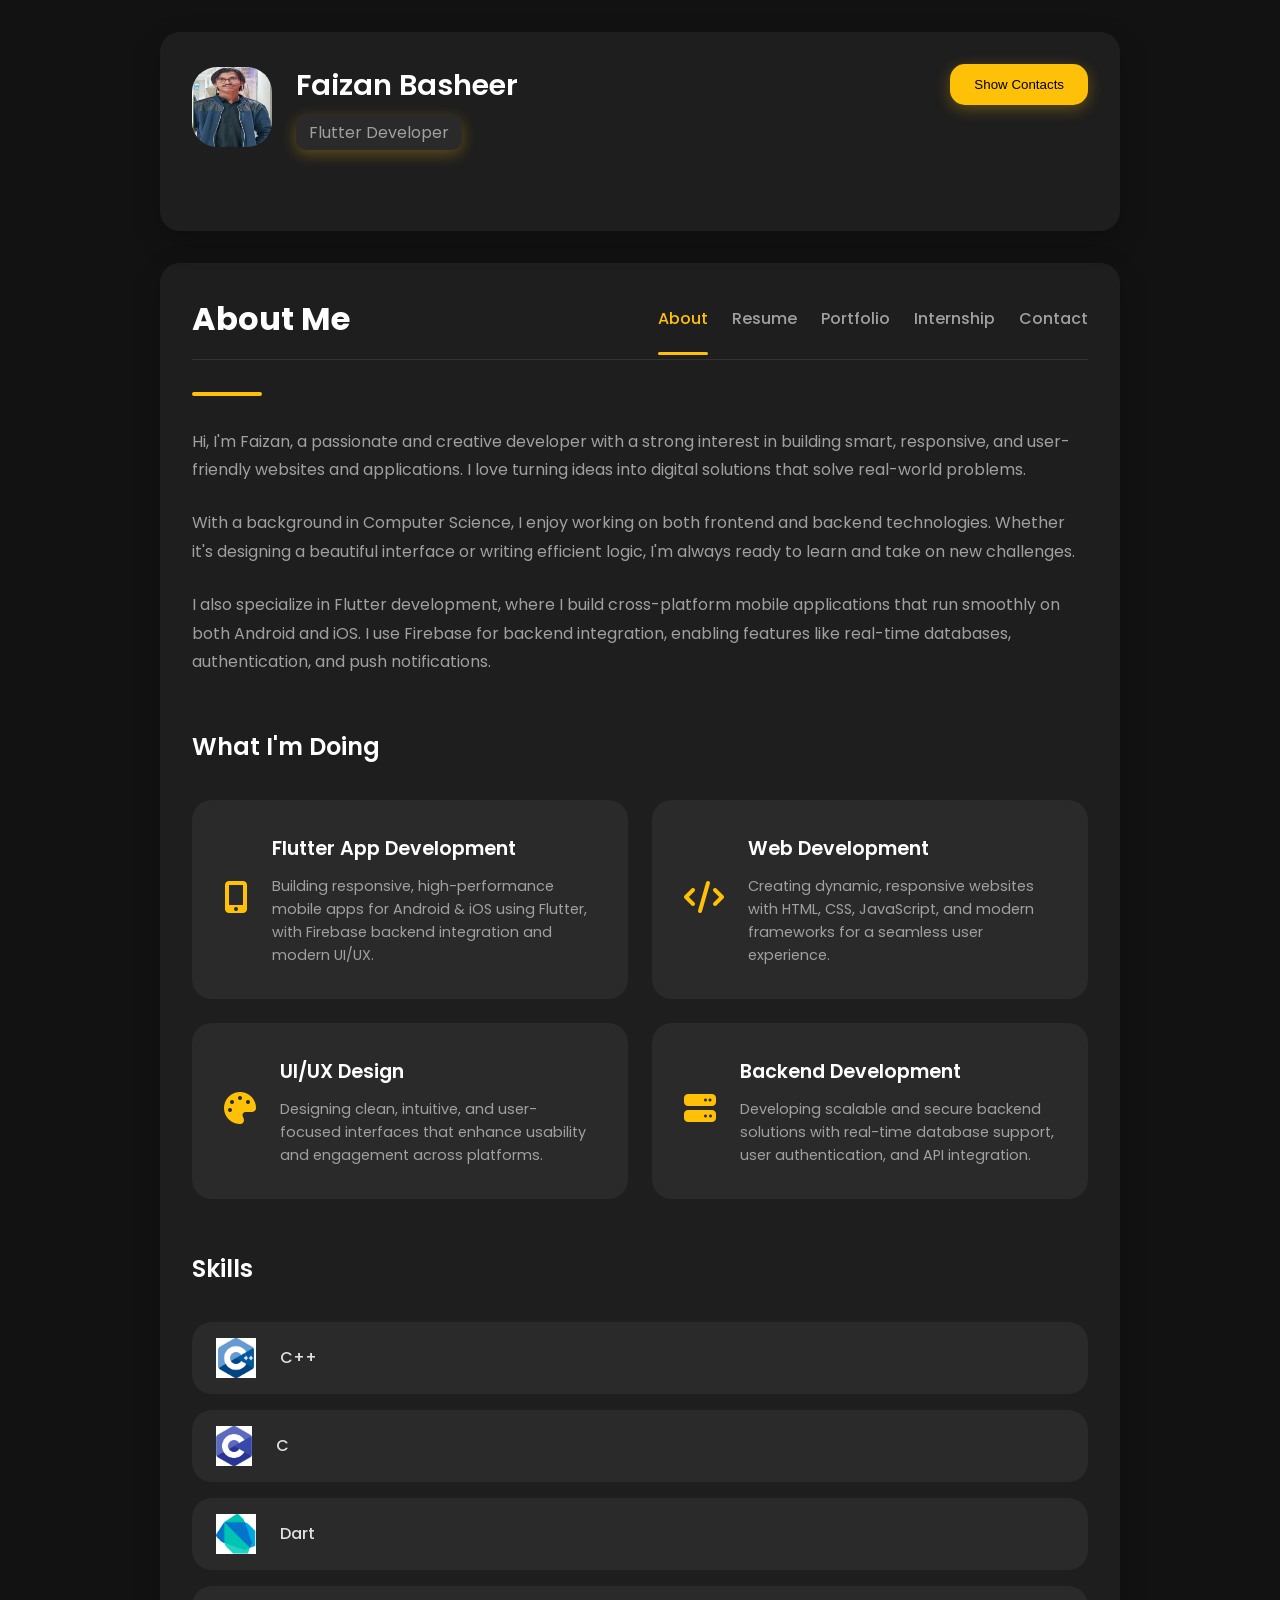
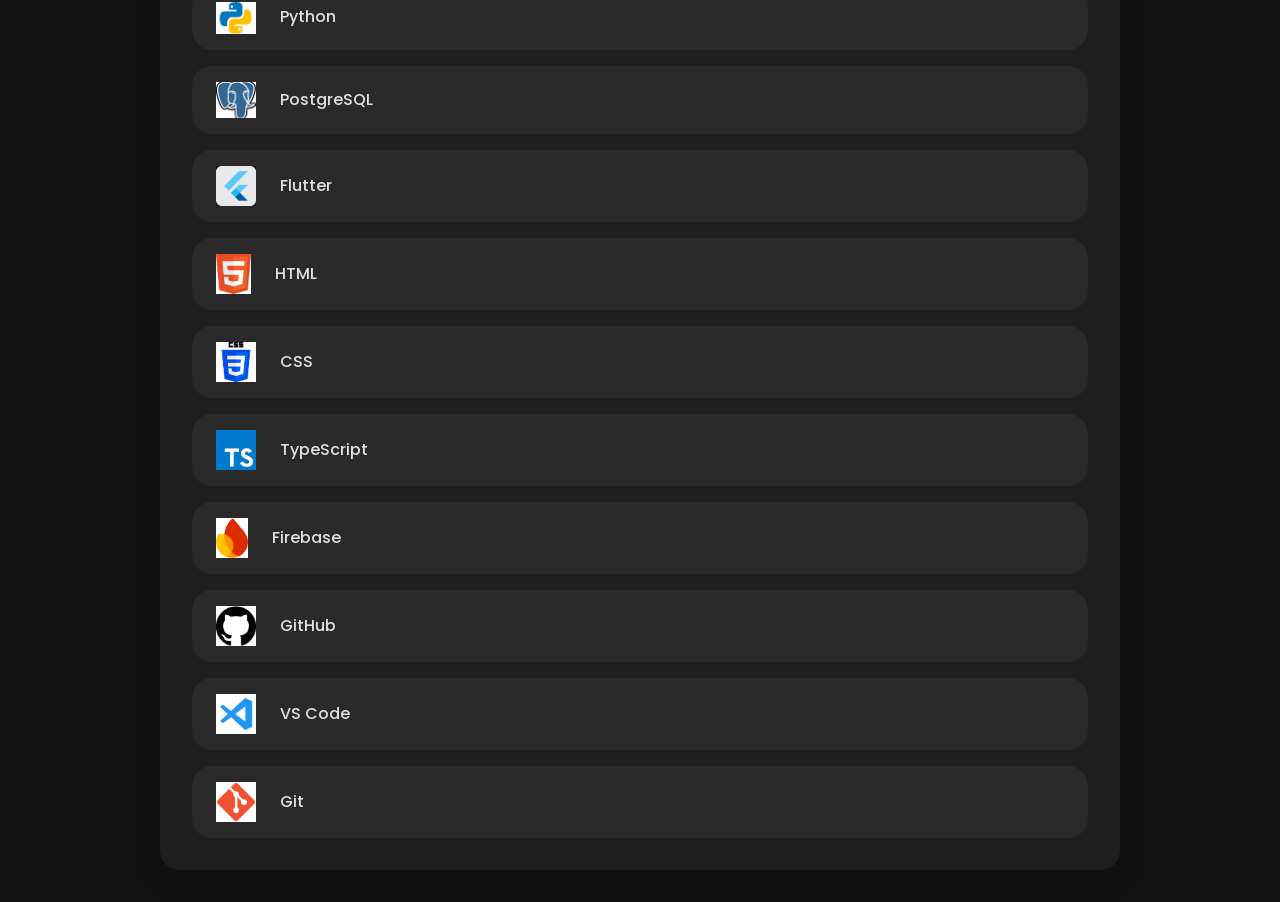
==== index.html @ 7ae6c782 "init" ====
<!DOCTYPE html>
<html lang="en">
<head>
  <meta charset="UTF-8" />
  <meta name="viewport" content="width=device-width, initial-scale=1.0"/>
  <title>Faizan Basheer - Flutter Developer</title>
  <link rel="stylesheet" href="https://cdnjs.cloudflare.com/ajax/libs/font-awesome/6.5.1/css/all.min.css" crossorigin="anonymous" />
  <link rel="stylesheet" href="style.css"/>
  <meta name="viewport" content="width=device-width, initial-scale=1.0">

</head>
<body>
  <div class="container">
    <header class="profile-card">
      <div class="profile-card-top">
        <div class="profile-header">
          <img src="assets/Faizan.png" alt="Faizan Basheer" class="profile-pic" />
          <div class="profile-info">
            <h1>Faizan Basheer</h1>
            <p>Flutter Developer</p>
          </div>
        </div>
        <button class="contact-btn">Show Contacts</button>
      </div>

      <div class="contact-details-container">
        <div class="contact-grid">
          <div class="contact-item">
            <div class="contact-icon-wrapper"><i class="fas fa-envelope"></i></div>
            <div class="contact-text">
              <span>EMAIL</span>
              <a href="mailto:faizanbasheer38@gmail.com">faizanbasheer38@gmail.com</a>
            </div>
          </div>
          <div class="contact-item">
            <div class="contact-icon-wrapper"><i class="fas fa-phone"></i></div>
            <div class="contact-text">
              <span>PHONE</span>
              <p>+923329874805</p>
            </div>
          </div>
          <div class="contact-item">
            <div class="contact-icon-wrapper"><i class="fas fa-map-marker-alt"></i></div>
            <div class="contact-text">
              <span>LOCATION</span>
              <p>Karachi, Pakistan</p>
            </div>
          </div>
        </div>
        <div class="social-links">
          <a href="https://www.linkedin.com/in/faizan-basheer"><i class="fab fa-linkedin-in"></i></a>
          <a href="https://github.com/fayzan101"><i class="fab fa-github"></i></a>
          <a href="#"><i class="fab fa-google"></i></a>
          <a href="#"><i class="fab fa-twitter"></i></a>
        </div>
      </div>
    </header>

    <main class="content-card">
      <div class="card-header">
        <h2 class="active-section-title">About Me</h2>
        <nav class="main-nav">
          <ul>
            <li><a href="#about" class="active" data-title="About Me">About</a></li>
            <li><a href="#resume" data-title="Resume">Resume</a></li>
            <li><a href="#portfolio" data-title="Portfolio">Portfolio</a></li>
            <li><a href="#internship" data-title="Internship">Internship</a></li> 
            <li><a href="#contact" data-title="Contact">Contact</a></li>
          </ul>
        </nav>
      </div>

      <!-- ABOUT SECTION -->
      <section id="about" class="content-section">
        <div class="underline"></div>
        <p>
          Hi, I'm Faizan, a passionate and creative developer with a strong interest in building smart, responsive, and user-friendly websites and applications. I love turning ideas into digital solutions that solve real-world problems.
        </p>
        <p>
          With a background in Computer Science, I enjoy working on both frontend and backend technologies. Whether it's designing a beautiful interface or writing efficient logic, I'm always ready to learn and take on new challenges.
        </p>
        <p>
          I also specialize in Flutter development, where I build cross-platform mobile applications that run smoothly on both Android and iOS. I use Firebase for backend integration, enabling features like real-time databases, authentication, and push notifications.
        </p>

        <div class="what-im-doing">
            <h3 class="section-title">What I'm Doing</h3>
            <div class="services-grid">
              
              <!-- Mobile Apps -->
              <div class="service-card">
                <div class="service-icon-container">
                  <i class="fas fa-mobile-alt service-icon"></i>
                </div>
                <div class="service-info">
                  <h4>Flutter App Development</h4>
                  <p>Building responsive, high-performance mobile apps for Android & iOS using Flutter, with Firebase backend integration and modern UI/UX.</p>
                </div>
              </div>
          
              <!-- Web Development -->
              <div class="service-card">
                <div class="service-icon-container">
                  <i class="fas fa-code service-icon"></i>
                </div>
                <div class="service-info">
                  <h4>Web Development</h4>
                  <p>Creating dynamic, responsive websites with HTML, CSS, JavaScript, and modern frameworks for a seamless user experience.</p>
                </div>
              </div>
          
              <!-- UI/UX Design -->
              <div class="service-card">
                <div class="service-icon-container">
                  <i class="fas fa-palette service-icon"></i>
                </div>
                <div class="service-info">
                  <h4>UI/UX Design</h4>
                  <p>Designing clean, intuitive, and user-focused interfaces that enhance usability and engagement across platforms.</p>
                </div>
              </div>
          
              <!-- Backend Development -->
              <div class="service-card">
                <div class="service-icon-container">
                  <i class="fas fa-server service-icon"></i>
                </div>
                <div class="service-info">
                  <h4>Backend Development</h4>
                  <p>Developing scalable and secure backend solutions with real-time database support, user authentication, and API integration.</p>
                </div>
              </div>
          
            </div>
          </div>
          
        <div class="skills-section">
          <h3 class="section-title">Skills</h3>
          <div class="skills-list">
            <div class="skill-card"><img src="assets/c++.png" alt="C++"><p>C++</p></div>
            <div class="skill-card"><img src="assets/c.png" alt="C"><p>C</p></div>
            <div class="skill-card"><img src="assets/dart.png" alt="Dart"><p>Dart</p></div>
            <div class="skill-card"><img src="assets/Python.png" alt="Python"><p>Python</p></div>
            <div class="skill-card"><img src="assets/postgres.png" alt="PostgreSQL"><p>PostgreSQL</p></div>
            <div class="skill-card"><img src="assets/flutter.png" alt="Flutter"><p>Flutter</p></div>
            <div class="skill-card"><img src="assets/hmtl.png" alt="HTML"><p>HTML</p></div>
            <div class="skill-card"><img src="assets/css.png" alt="CSS"><p>CSS</p></div>
            <div class="skill-card"><img src="assets/typescript.png" alt="TypeScript"><p>TypeScript</p></div>
            <div class="skill-card"><img src="assets/firebase.png" alt="Firebase"><p>Firebase</p></div>
            <div class="skill-card"><img src="assets/github.png" alt="GitHub"><p>GitHub</p></div>
            <div class="skill-card"><img src="assets/vscode.png" alt="VS Code"><p>VS Code</p></div>
            <div class="skill-card"><img src="assets/git.png" alt="Git"><p>Git</p></div>

          </div>
        </div>
      </section>

      <!-- RESUME SECTION -->
      <section id="resume" class="content-section hidden">
        <div class="underline"></div>
      
        <!-- Education -->
        <div class="resume-section">
          <div class="resume-title">
            <div class="resume-icon-wrapper"><i class="fas fa-graduation-cap"></i></div>
            <h3>Education</h3>
          </div>
          <div class="timeline resume-grid">
            <div class="resume-card">
              <i class="fas fa-university card-icon"></i>
              <div class="card-content">
                <h4>FAST National University, Karachi</h4>
                <p class="degree">BS in Computer Science</p>
                <span class="date">2024 — Present</span>
              </div>
            </div>
            <div class="resume-card">
              <i class="fas fa-school card-icon"></i>
              <div class="card-content">
                <h4>Army Public Degree College, Karachi</h4>
                <p class="degree">Intermediate in Computer Science (ICS)</p>
                <span class="date">2022 — 2024</span>
              </div>
            </div>
            <div class="resume-card">
              <i class="fas fa-chalkboard-teacher card-icon"></i>
              <div class="card-content">
                <h4>Army Public School, Karachi</h4>
                <p class="degree">Matriculation in Computer Science</p>
                <span class="date">2021 — 2022</span>
              </div>
            </div>
          </div>
        </div>
      
        <!-- Work Experience -->
        <div class="resume-section">
          <div class="resume-title">
            <div class="resume-icon-wrapper"><i class="fas fa-briefcase"></i></div>
            <h3>Work Experience</h3>
          </div>
          <div class="timeline resume-grid">
            <div class="resume-card wide">
              <i class="fas fa-laptop-code card-icon"></i>
              <div class="card-content">
                <h4>Freelance Web Developer</h4>
                <p class="degree">Self-employed | Remote</p>
                <span class="date">Jan 2022 – Present</span>
                <ul class="timeline-details">
                  <li>Built responsive websites and web apps for educational institutes.</li>
                  <li>Used HTML, CSS, JavaScript, TypeScript & Node.js.</li>
                  <li>Gathered client requirements & delivered on time.</li>
                  <li>Ensured mobile responsiveness & good UX.</li>
                </ul>
              </div>
            </div>
          </div>
        </div>
      
        <!-- Leadership & Volunteering -->
        <div class="resume-section">
          <div class="resume-title">
            <div class="resume-icon-wrapper"><i class="fas fa-users"></i></div>
            <h3>Leadership & Volunteering</h3>
          </div>
          <div class="timeline resume-grid">
            <div class="resume-card wide">
              <i class="fas fa-user-tie card-icon"></i>
              <div class="card-content">
                <h4>Deputy Head – Math Olympiad</h4>
                <p class="degree">FAST NUCES Karachi</p>
                <span class="date">April 2025</span>
                <ul class="timeline-details">
                  <li>Created & evaluated math problems for competition.</li>
                  <li>Supervised event with 70+ participants.</li>
                  <li>Managed scheduling & volunteer coordination.</li>
                </ul>
              </div>
            </div>
          </div>
        </div>
      
        <!-- Download Resume Button -->
        <div class="download-resume-btn">
          <a href="assets/Resume.pdf" download>
            <i class="fas fa-download"></i> Download Resume
          </a>
        </div>
      </section>
      
      <!-- OTHER SECTIONS -->
      <!-- PORTFOLIO SECTION -->
<section id="portfolio" class="content-section hidden">
    <div class="underline"></div>
    <h3 class="section-title">My Projects</h3>
    <div class="portfolio-grid">
      <!-- Project 1 -->
      <a href="https://github.com/fayzan101/airline-reservation-system" target="_blank" class="project-card">
        <div class="project-icon"><i class="fas fa-plane"></i></div>
        <div class="project-info">
          <h4>Airline Reservation System</h4>
          <p>Console-based system in C with separate modules for users and admins. Supports flight booking, viewing, modification, and admin-controlled management features.</p>
        </div>
      </a>
  
      <!-- Project 2 -->
      <a href="https://github.com/fayzan101/airline-reservation-ui" target="_blank" class="project-card">
        <div class="project-icon"><i class="fas fa-desktop"></i></div>
        <div class="project-info">
          <h4>Airline Reservation UI</h4>
          <p>Modern, responsive airline booking interface built with HTML, CSS, and JavaScript. Designed for smooth UX with interactive form elements.</p>
        </div>
      </a>
  
      <!-- Project 3 -->
      <a href="https://github.com/fayzan101/quiz-application" target="_blank" class="project-card">
        <div class="project-icon"><i class="fas fa-question-circle"></i></div>
        <div class="project-info">
          <h4>Quiz Application</h4>
          <p>Interactive quiz platform built with TypeScript, React, and Tailwind CSS. Includes timer, score tracking, and responsive design.</p>
        </div>
      </a>
  
      <!-- Project 4 -->
      <a href="https://github.com/fayzan101/chess-game" target="_blank" class="project-card">
        <div class="project-icon"><i class="fas fa-chess-board"></i></div>
        <div class="project-info">
          <h4>Chess Game</h4>
          <p>2-player chess game built using C++ and Raylib. Features a clean graphical interface, interactive piece movement, and real-time multiplayer gameplay on the same device.</p>
        </div>
      </a>
    </div>
  </section>
  

  <section id="internship" class="content-section hidden">
    <div class="underline"></div>
    <h3 class="section-title">Internship</h3>
    <div class="timeline resume-grid">
      <div class="resume-card wide">
        <i class="fas fa-briefcase card-icon"></i>
        <div class="card-content">
          <h4>AI Enhanced Web Developer Intern</h4>
          <p class="degree">Nexium | Remote</p>
          <span class="date">June 2025 – July 2025</span>
          <ul class="timeline-details">
            <li>Built responsive web components and UIs using HTML, CSS, and Tailwind.</li>
            <li>Integrated basic AI tools into front-end workflows for automation and optimization.</li>
            <li>Collaborated with a cross-functional team to enhance project structure and performance.</li>
            <li>Learned project deployment and version control via GitHub.</li>
          </ul>
        </div>
      </div>
    </div>
  </section>
  
  <section id="contact" class="content-section hidden">
    <div class="underline"></div>
    <h3 class="section-title">Get in Touch</h3>
  
    <form action="https://formsubmit.co/faizanbasheer38@gmail.com" method="POST" class="contact-form">
      <!-- Disable CAPTCHA -->
      <input type="hidden" name="_captcha" value="false">
    
      <!-- Redirect to thank-you page after successful submission -->
      <input type="hidden" name="_next" value="https://faizanb-portfolio.vercel.app/thank-you.html">
    
      <div class="form-group">
        <label for="name">Your Name</label>
        <input type="text" name="name" id="name" required placeholder="Enter your name" />
      </div>
    
      <div class="form-group">
        <label for="email">Your Email</label>
        <input type="email" name="email" id="email" required placeholder="Enter your email" />
      </div>
    
      <div class="form-group">
        <label for="message">Your Message</label>
        <textarea name="message" id="message" rows="6" required placeholder="Write your message..."></textarea>
      </div>
    
      <button type="submit" class="submit-btn">Send Message</button>
    </form>
    
      
  </section>
  
    </main>
  </div>
  <script src="script.js"></script>
</body>
</html>
---- style.css ----
@import url('https://fonts.googleapis.com/css2?family=Poppins:wght@300;400;500;600;700&display=swap');

:root {
    --primary-color: #ffc107; /* Yellow accent */
    --background-color: #121212; /* Very dark grey, almost black */
    --card-background: #1e1e1e; /* Dark grey for cards */
    --text-color: #e0e0e0; /* Light grey text */
    --text-secondary: #a0a0a0; /* Dimmer text */
    --border-radius: 20px;
}

* {
    margin: 0;
    padding: 0;
    box-sizing: border-box;
}

body {
    font-family: 'Poppins', sans-serif;
    background-color: var(--background-color);
    color: var(--text-color);
    display: flex;
    justify-content: center;
    align-items: center;
    min-height: 100vh;
    padding: 2rem;
}

.container {
    width: 100%;
    max-width: 960px;
}

/* Profile Card */
.profile-card {
    background-color: var(--card-background);
    border-radius: var(--border-radius);
    padding: 2rem;
    margin-bottom: 2rem;
    box-shadow: 0 10px 30px rgba(0,0,0,0.2);
    position: relative;
}

.profile-header {
    display: flex;
    align-items: center;
}

.profile-pic {
    width: 80px;
    height: 80px;
    border-radius: 25px;
    margin-right: 1.5rem;
    object-fit: cover;
}

.profile-info h1 {
    font-size: 1.8rem;
    font-weight: 600;
    color: #fff;
}

.profile-info p {
    font-size: 1rem;
    background-color: #2a2a2a;
    color: var(--text-secondary);
    padding: 0.3rem 0.8rem;
    border-radius: 10px;
    display: inline-block;
    margin-top: 0.5rem;
    box-shadow: 0 4px 15px rgba(255, 193, 7, 0.3);
}

.contact-btn {
    position: absolute;
    top: 2rem;
    right: 2rem;
    background-color: var(--primary-color);
    color: #000;
    border: none;
    padding: 0.8rem 1.5rem;
    border-radius: 15px;
    font-weight: 500;
    cursor: pointer;
    transition: background-color 0.3s ease;
    box-shadow: 0 4px 15px rgba(255, 193, 7, 0.3);
}

.contact-btn:hover {
    background-color: #ffca2c;
}

.profile-card-top {
    display: flex;
    align-items: center;
}

.contact-details-container {
    border-top: 1px solid #333;
    margin-top: 1.5rem;
    padding-top: 1.5rem;
    max-height: 0;
    overflow: hidden;
    opacity: 0;
    transition: all 0.5s ease-out;
}

.contact-details-container.visible {
    max-height: 300px; /* Adjust as needed */
    opacity: 1;
}

.contact-grid {
    display: grid;
    grid-template-columns: repeat(auto-fit, minmax(250px, 1fr));
    gap: 1.5rem;
    padding-bottom: 1.5rem;
    border-bottom: 1px solid #333;
}

.contact-item {
    display: flex;
    align-items: center;
    gap: 1rem;
}

.contact-icon-wrapper {
    background: #2a2a2a;
    border-radius: 12px;
    width: 50px;
    height: 50px;
    display: flex;
    align-items: center;
    justify-content: center;
    flex-shrink: 0;
}

.contact-icon-wrapper i {
    color: var(--primary-color);
    font-size: 1.2rem;
}

.contact-text span {
    font-size: 0.8rem;
    color: var(--text-secondary);
    margin-bottom: 0.25rem;
    font-weight: 500;
    display: block;
}

.contact-text p,
.contact-text a {
    font-size: 1rem;
    color: var(--text-color);
    text-decoration: none;
    margin: 0;
    word-break: break-all;
}

.contact-text a:hover {
    color: var(--primary-color);
}

.social-links {
    display: flex;
    justify-content: flex-start;
    gap: 1.5rem;
    padding-top: 1.5rem;
}

.social-links a {
    color: var(--text-secondary);
    font-size: 1.2rem;
    transition: color 0.3s ease;
}

.social-links a:hover {
    color: var(--primary-color);
}

/* Content Card */
.content-card {
    background-color: var(--card-background);
    border-radius: var(--border-radius);
    padding: 2rem;
    box-shadow: 0 10px 30px rgba(0,0,0,0.2);
}

.card-header {
    display: flex;
    justify-content: space-between;
    align-items: center;
    border-bottom: 1px solid #333;
    margin-bottom: 2rem;
    padding-bottom: 1rem;
}

.active-section-title {
    font-size: 2rem;
    font-weight: 700;
    color: #fff;
}

.main-nav ul {
    list-style: none;
    display: flex;
    justify-content: flex-start;
    gap: 1.5rem;
    padding-bottom: 0;
    border-bottom: none;
    margin-bottom: 0;
}

.main-nav a {
    text-decoration: none;
    color: var(--text-secondary);
    font-weight: 500;
    padding: 0.5rem 0;
    position: relative;
    transition: color 0.3s ease;
}

.main-nav a:hover,
.main-nav a.active {
    color: var(--primary-color);
}

.main-nav a.active::after {
    content: '';
    position: absolute;
    bottom: -17px;
    left: 0;
    width: 100%;
    height: 3px;
    background-color: var(--primary-color);
    border-radius: 2px;
}


.content-section {
    line-height: 1.8;
}

.content-section .underline {
    width: 70px;
    height: 4px;
    background-color: var(--primary-color);
    border-radius: 2px;
    margin-bottom: 2rem;
}

.content-section p {
    margin-bottom: 1.5rem;
    color: var(--text-secondary);
}

.hidden {
    display: none;
}

/* What I'm Doing Section */
.what-im-doing {
    margin-top: 3rem;
}

/* Skills Section */
.skills-section {
    margin-top: 3rem;
    position: relative;
}

.skills-list {
    display: flex;
    flex-direction: column;
    gap: 1rem;
}

.skill-card {
    background-color: #2a2a2a;
    border-radius: var(--border-radius);
    padding: 1rem 1.5rem;
    display: flex;
    align-items: center;
    gap: 1.5rem;
    transition: transform 0.2s ease;
}

.skill-card:hover {
    transform: translateX(5px);
}

.skill-card img {
    max-width: 40px;
    max-height: 40px;
    object-fit: contain;
}

.skill-card p {
    margin: 0;
    font-weight: 500;
    color: var(--text-color);
}

.section-title {
    font-size: 1.5rem;
    font-weight: 600;
    color: #fff;
    margin-bottom: 2rem;
}

.services-grid {
    display: grid;
    grid-template-columns: repeat(2, 1fr);
    gap: 1.5rem;
}

.service-card {
    background-color: #2a2a2a;
    border-radius: var(--border-radius);
    padding: 2rem;
    display: flex;
    align-items: center;
    gap: 1.5rem;
    transition: transform 0.3s ease, box-shadow 0.3s ease;
}

.service-card:hover {
    transform: translateY(-5px);
    box-shadow: 0 8px 25px rgba(0,0,0,0.3);
}

.service-icon {
    font-size: 2rem;
    color: var(--primary-color);
}

.service-info h4 {
    font-size: 1.2rem;
    font-weight: 600;
    color: #fff;
    margin-bottom: 0.5rem;
}

.service-info p {
    font-size: 0.9rem;
    color: var(--text-secondary);
    margin-bottom: 0;
    line-height: 1.6;
}

.timeline::before {
    content: '';
    position: absolute;
    left: 24px;
    top: 5px;
    bottom: 5px;
    width: 3px; /* Thicker line */
    background-color: #333;
    border-radius: 2px;
}

.timeline-item {
    position: relative;
    padding-bottom: 2.5rem; /* More spacing */
}

.timeline-item:last-child {
    padding-bottom: 0;
}
/* Resume Section Enhancements */
.resume-grid {
    display: flex;
    flex-direction: column;
    gap: 2rem;
}

.resume-card {
    background-color: #2a2a2a;
    padding: 1.5rem;
    border-left: 5px solid var(--primary-color);
    border-radius: var(--border-radius);
    box-shadow: 0 6px 18px rgba(0, 0, 0, 0.3);
    display: flex;
    align-items: flex-start;
    gap: 1rem;
    transition: transform 0.3s ease, box-shadow 0.3s ease;
}

.resume-card:hover {
    transform: translateY(-5px);
    box-shadow: 0 10px 30px rgba(0, 0, 0, 0.4);
}

.card-icon {
    font-size: 1.8rem;
    color: var(--primary-color);
    flex-shrink: 0;
    margin-top: 5px;
}

.card-content h4 {
    color: #fff;
    font-size: 1.2rem;
    font-weight: 600;
    margin-bottom: 0.3rem;
}

.card-content .degree {
    font-size: 1rem;
    font-weight: 500;
    color: var(--text-secondary);
    margin-bottom: 0.3rem;
}

.card-content .date {
    font-size: 0.85rem;
    color: #999;
    font-style: italic;
}

.timeline-details {
    margin-top: 0.7rem;
    padding-left: 1.2rem;
    list-style: disc;
    color: var(--text-secondary);
    line-height: 1.6;
    font-size: 0.95rem;
}

.resume-section {
    margin-bottom: 3rem;
}

.resume-title {
    display: flex;
    align-items: center;
    gap: 1rem;
    margin-bottom: 1.5rem;
}

.resume-icon-wrapper {
    background-color: #2a2a2a;
    width: 45px;
    height: 45px;
    border-radius: 12px;
    display: flex;
    justify-content: center;
    align-items: center;
}

.resume-icon-wrapper i {
    font-size: 1.2rem;
    color: var(--primary-color);
}
.portfolio-grid {
    display: grid;
    grid-template-columns: repeat(auto-fit, minmax(260px, 1fr));
    gap: 1.5rem;
    margin-top: 1.5rem;
  }
  
  .project-card {
    background-color: #2a2a2a;
    border-radius: var(--border-radius);
    padding: 1.5rem;
    text-decoration: none;
    color: var(--text-color);
    display: flex;
    flex-direction: column;
    gap: 1rem;
    transition: transform 0.3s ease, box-shadow 0.3s ease;
    box-shadow: 0 5px 15px rgba(0, 0, 0, 0.2);
  }
  
  .project-card:hover {
    transform: translateY(-5px);
    box-shadow: 0 8px 25px rgba(255, 193, 7, 0.3);
  }
  
  .project-icon {
    font-size: 2.5rem;
    color: var(--primary-color);
  }
  
  .project-info h4 {
    font-size: 1.2rem;
    font-weight: 600;
    margin-bottom: 0.3rem;
    color: #fff;
  }
  
  .project-info p {
    font-size: 0.9rem;
    color: var(--text-secondary);
    line-height: 1.6;
  }
  .contact-form {
    max-width: 600px;
    margin-top: 2rem;
    display: flex;
    flex-direction: column;
    gap: 1.2rem;
    color: #fff; /* Light text on dark background */
  }
  
  .form-group {
    display: flex;
    flex-direction: column;
  }
  
  .form-group label {
    font-weight: 600;
    margin-bottom: 0.4rem;
    color: #ffffff; /* White label text */
  }
  
  .form-group input,
  .form-group textarea {
    padding: 0.8rem;
    border: 1px solid #ccc;
    border-radius: 8px;
    font-size: 1rem;
    background-color: #1e1e1e;  /* Dark background */
    color: #ffffff;              /* White input text */
    transition: border 0.3s;
  }
  
  .form-group input::placeholder,
  .form-group textarea::placeholder {
    color: #bbbbbb; /* Lighter placeholder */
  }
  
  .form-group input:focus,
  .form-group textarea:focus {
    border-color: #00bfff;
    outline: none;
  }
  
  .submit-btn {
    padding: 0.9rem 1.4rem;
    background-color: #00bfff;
    color: #fff;
    border: none;
    border-radius: 8px;
    font-weight: bold;
    cursor: pointer;
    transition: background 0.3s ease;
  }
  
  .submit-btn:hover {
    background-color: #008fcc;
  }
  .download-resume-btn {
    text-align: center;
    margin-top: 30px;
  }
  
  .download-resume-btn a {
    display: inline-block;
    background-color: #007bff;
    color: #fff;
    font-weight: bold;
    padding: 12px 24px;
    border-radius: 8px;
    text-decoration: none;
    transition: background-color 0.3s ease;
  }
  
  .download-resume-btn a:hover {
    background-color: #0056b3;
  }
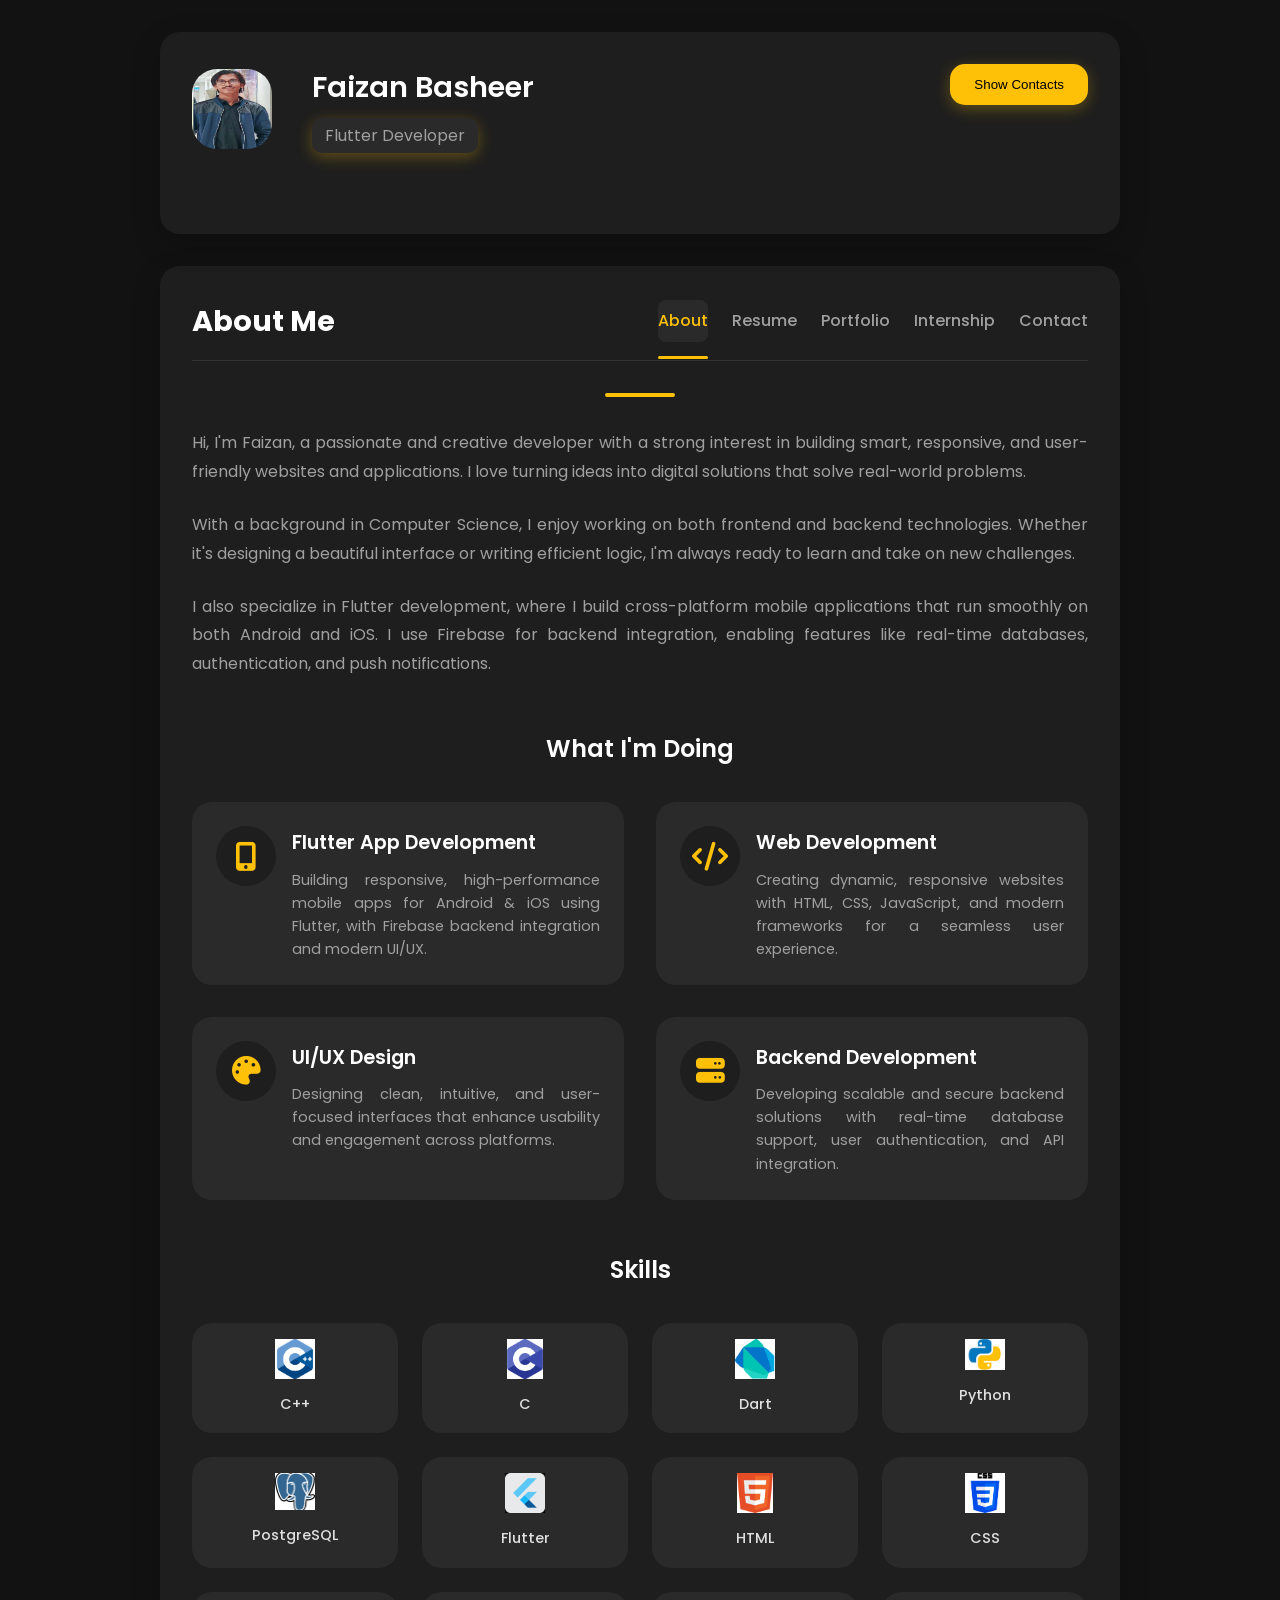
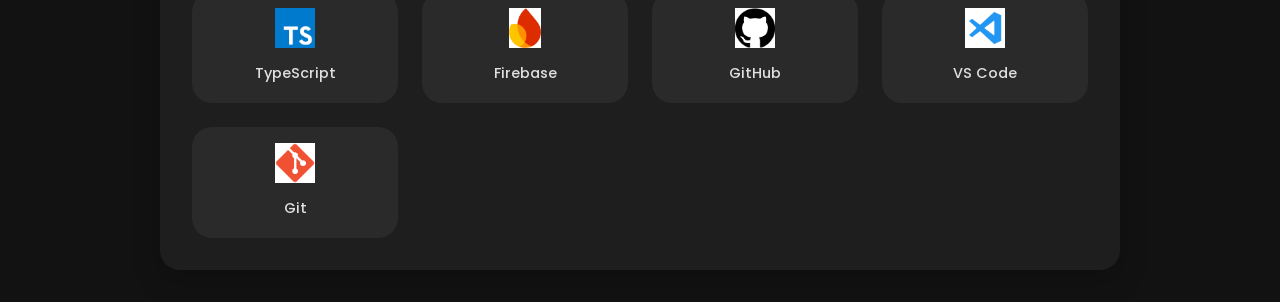
==== commit 98436282: "init" ====
--- a/index.html
+++ b/index.html
@@ -6,8 +6,6 @@
   <title>Faizan Basheer - Flutter Developer</title>
   <link rel="stylesheet" href="https://cdnjs.cloudflare.com/ajax/libs/font-awesome/6.5.1/css/all.min.css" crossorigin="anonymous" />
   <link rel="stylesheet" href="style.css"/>
-  <meta name="viewport" content="width=device-width, initial-scale=1.0">
-
 </head>
 <body>
   <div class="container">
@@ -349,5 +347,18 @@
     </main>
   </div>
   <script src="script.js"></script>
+  <script>
+    document.addEventListener("DOMContentLoaded", () => {
+      const navLinks = document.querySelectorAll("nav li a");
+  
+      navLinks.forEach(link => {
+        link.addEventListener("click", function () {
+          navLinks.forEach(item => item.classList.remove("active")); // Remove from all
+          this.classList.add("active"); // Add to clicked
+        });
+      });
+    });
+  </script>
+  
 </body>
 </html>
--- a/style.css
+++ b/style.css
@@ -7,6 +7,8 @@
     --text-color: #e0e0e0; /* Light grey text */
     --text-secondary: #a0a0a0; /* Dimmer text */
     --border-radius: 20px;
+    --container-padding: 1rem;
+    --card-padding: 1.5rem;
 }
 
 * {
@@ -19,38 +21,46 @@
     font-family: 'Poppins', sans-serif;
     background-color: var(--background-color);
     color: var(--text-color);
-    display: flex;
-    justify-content: center;
-    align-items: center;
+    line-height: 1.6;
     min-height: 100vh;
-    padding: 2rem;
+    padding: var(--container-padding);
 }
 
 .container {
     width: 100%;
     max-width: 960px;
+    margin: 0 auto;
 }
 
 /* Profile Card */
 .profile-card {
     background-color: var(--card-background);
     border-radius: var(--border-radius);
-    padding: 2rem;
+    padding: var(--card-padding);
     margin-bottom: 2rem;
     box-shadow: 0 10px 30px rgba(0,0,0,0.2);
     position: relative;
 }
 
+.profile-card-top {
+    display: flex;
+    flex-direction: column;
+    align-items: center;
+    text-align: center;
+    gap: 1rem;
+}
+
 .profile-header {
     display: flex;
+    flex-direction: column;
     align-items: center;
+    gap: 1rem;
 }
 
 .profile-pic {
     width: 80px;
     height: 80px;
     border-radius: 25px;
-    margin-right: 1.5rem;
     object-fit: cover;
 }
 
@@ -58,6 +68,7 @@
     font-size: 1.8rem;
     font-weight: 600;
     color: #fff;
+    margin-bottom: 0.5rem;
 }
 
 .profile-info p {
@@ -67,14 +78,10 @@
     padding: 0.3rem 0.8rem;
     border-radius: 10px;
     display: inline-block;
-    margin-top: 0.5rem;
     box-shadow: 0 4px 15px rgba(255, 193, 7, 0.3);
 }
 
 .contact-btn {
-    position: absolute;
-    top: 2rem;
-    right: 2rem;
     background-color: var(--primary-color);
     color: #000;
     border: none;
@@ -84,15 +91,12 @@
     cursor: pointer;
     transition: background-color 0.3s ease;
     box-shadow: 0 4px 15px rgba(255, 193, 7, 0.3);
+    width: 100%;
+    max-width: 200px;
 }
 
 .contact-btn:hover {
     background-color: #ffca2c;
-}
-
-.profile-card-top {
-    display: flex;
-    align-items: center;
 }
 
 .contact-details-container {
@@ -106,13 +110,13 @@
 }
 
 .contact-details-container.visible {
-    max-height: 300px; /* Adjust as needed */
+    max-height: 500px;
     opacity: 1;
 }
 
 .contact-grid {
     display: grid;
-    grid-template-columns: repeat(auto-fit, minmax(250px, 1fr));
+    grid-template-columns: 1fr;
     gap: 1.5rem;
     padding-bottom: 1.5rem;
     border-bottom: 1px solid #333;
@@ -122,6 +126,7 @@
     display: flex;
     align-items: center;
     gap: 1rem;
+    padding: 0.5rem 0;
 }
 
 .contact-icon-wrapper {
@@ -154,7 +159,7 @@
     color: var(--text-color);
     text-decoration: none;
     margin: 0;
-    word-break: break-all;
+    word-break: break-word;
 }
 
 .contact-text a:hover {
@@ -163,15 +168,17 @@
 
 .social-links {
     display: flex;
-    justify-content: flex-start;
+    justify-content: center;
     gap: 1.5rem;
     padding-top: 1.5rem;
+    flex-wrap: wrap;
 }
 
 .social-links a {
     color: var(--text-secondary);
     font-size: 1.2rem;
     transition: color 0.3s ease;
+    padding: 0.5rem;
 }
 
 .social-links a:hover {
@@ -182,60 +189,69 @@
 .content-card {
     background-color: var(--card-background);
     border-radius: var(--border-radius);
-    padding: 2rem;
+    padding: var(--card-padding);
     box-shadow: 0 10px 30px rgba(0,0,0,0.2);
 }
 
 .card-header {
     display: flex;
-    justify-content: space-between;
-    align-items: center;
+    flex-direction: column;
+    gap: 1rem;
     border-bottom: 1px solid #333;
     margin-bottom: 2rem;
     padding-bottom: 1rem;
 }
 
 .active-section-title {
-    font-size: 2rem;
+    font-size: 1.8rem;
     font-weight: 700;
     color: #fff;
+    text-align: center;
 }
 
 .main-nav ul {
     list-style: none;
     display: flex;
-    justify-content: flex-start;
-    gap: 1.5rem;
-    padding-bottom: 0;
-    border-bottom: none;
-    margin-bottom: 0;
+    flex-direction: column;
+    gap: 0.5rem;
+    width: 100%;
 }
 
 .main-nav a {
     text-decoration: none;
     color: var(--text-secondary);
     font-weight: 500;
-    padding: 0.5rem 0;
+    padding: 0.8rem 1rem;
+    border-radius: 8px;
+    transition: all 0.3s ease;
+    display: block;
+    text-align: center;
     position: relative;
-    transition: color 0.3s ease;
 }
 
 .main-nav a:hover,
 .main-nav a.active {
     color: var(--primary-color);
-}
-
-.main-nav a.active::after {
+    background-color: #2a2a2a;
+}
+
+.main-nav a::after {
     content: '';
     position: absolute;
-    bottom: -17px;
+    bottom: 0;
     left: 0;
     width: 100%;
     height: 3px;
     background-color: var(--primary-color);
     border-radius: 2px;
-}
-
+    transform: scaleX(0);
+    transition: transform 0.3s ease;
+    transform-origin: left;
+}
+
+.main-nav a.active::after {
+    transform: scaleX(1);
+}
 
 .content-section {
     line-height: 1.8;
@@ -246,12 +262,13 @@
     height: 4px;
     background-color: var(--primary-color);
     border-radius: 2px;
-    margin-bottom: 2rem;
+    margin: 0 auto 2rem auto;
 }
 
 .content-section p {
     margin-bottom: 1.5rem;
     color: var(--text-secondary);
+    text-align: justify;
 }
 
 .hidden {
@@ -261,44 +278,6 @@
 /* What I'm Doing Section */
 .what-im-doing {
     margin-top: 3rem;
-}
-
-/* Skills Section */
-.skills-section {
-    margin-top: 3rem;
-    position: relative;
-}
-
-.skills-list {
-    display: flex;
-    flex-direction: column;
-    gap: 1rem;
-}
-
-.skill-card {
-    background-color: #2a2a2a;
-    border-radius: var(--border-radius);
-    padding: 1rem 1.5rem;
-    display: flex;
-    align-items: center;
-    gap: 1.5rem;
-    transition: transform 0.2s ease;
-}
-
-.skill-card:hover {
-    transform: translateX(5px);
-}
-
-.skill-card img {
-    max-width: 40px;
-    max-height: 40px;
-    object-fit: contain;
-}
-
-.skill-card p {
-    margin: 0;
-    font-weight: 500;
-    color: var(--text-color);
 }
 
 .section-title {
@@ -306,21 +285,24 @@
     font-weight: 600;
     color: #fff;
     margin-bottom: 2rem;
+    text-align: center;
 }
 
 .services-grid {
     display: grid;
-    grid-template-columns: repeat(2, 1fr);
+    grid-template-columns: 1fr;
     gap: 1.5rem;
 }
 
 .service-card {
     background-color: #2a2a2a;
     border-radius: var(--border-radius);
-    padding: 2rem;
-    display: flex;
+    padding: 1.5rem;
+    display: flex;
+    flex-direction: column;
     align-items: center;
-    gap: 1.5rem;
+    text-align: center;
+    gap: 1rem;
     transition: transform 0.3s ease, box-shadow 0.3s ease;
 }
 
@@ -329,8 +311,18 @@
     box-shadow: 0 8px 25px rgba(0,0,0,0.3);
 }
 
+.service-icon-container {
+    background-color: #1e1e1e;
+    border-radius: 50%;
+    width: 60px;
+    height: 60px;
+    display: flex;
+    align-items: center;
+    justify-content: center;
+}
+
 .service-icon {
-    font-size: 2rem;
+    font-size: 1.8rem;
     color: var(--primary-color);
 }
 
@@ -348,26 +340,75 @@
     line-height: 1.6;
 }
 
-.timeline::before {
-    content: '';
-    position: absolute;
-    left: 24px;
-    top: 5px;
-    bottom: 5px;
-    width: 3px; /* Thicker line */
-    background-color: #333;
-    border-radius: 2px;
-}
-
-.timeline-item {
-    position: relative;
-    padding-bottom: 2.5rem; /* More spacing */
-}
-
-.timeline-item:last-child {
-    padding-bottom: 0;
-}
-/* Resume Section Enhancements */
+/* Skills Section */
+.skills-section {
+    margin-top: 3rem;
+}
+
+.skills-list {
+    display: grid;
+    grid-template-columns: repeat(auto-fit, minmax(150px, 1fr));
+    gap: 1rem;
+}
+
+.skill-card {
+    background-color: #2a2a2a;
+    border-radius: var(--border-radius);
+    padding: 1rem;
+    display: flex;
+    flex-direction: column;
+    align-items: center;
+    gap: 0.8rem;
+    transition: transform 0.2s ease;
+    text-align: center;
+}
+
+.skill-card:hover {
+    transform: translateY(-3px);
+}
+
+.skill-card img {
+    max-width: 40px;
+    max-height: 40px;
+    object-fit: contain;
+}
+
+.skill-card p {
+    margin: 0;
+    font-weight: 500;
+    color: var(--text-color);
+    font-size: 0.9rem;
+}
+
+/* Resume Section */
+.resume-section {
+    margin-bottom: 3rem;
+}
+
+.resume-title {
+    display: flex;
+    flex-direction: column;
+    align-items: center;
+    gap: 1rem;
+    margin-bottom: 1.5rem;
+    text-align: center;
+}
+
+.resume-icon-wrapper {
+    background-color: #2a2a2a;
+    width: 45px;
+    height: 45px;
+    border-radius: 12px;
+    display: flex;
+    justify-content: center;
+    align-items: center;
+}
+
+.resume-icon-wrapper i {
+    font-size: 1.2rem;
+    color: var(--primary-color);
+}
+
 .resume-grid {
     display: flex;
     flex-direction: column;
@@ -381,7 +422,7 @@
     border-radius: var(--border-radius);
     box-shadow: 0 6px 18px rgba(0, 0, 0, 0.3);
     display: flex;
-    align-items: flex-start;
+    flex-direction: column;
     gap: 1rem;
     transition: transform 0.3s ease, box-shadow 0.3s ease;
 }
@@ -391,11 +432,14 @@
     box-shadow: 0 10px 30px rgba(0, 0, 0, 0.4);
 }
 
+.resume-card.wide {
+    flex-direction: column;
+}
+
 .card-icon {
     font-size: 1.8rem;
     color: var(--primary-color);
-    flex-shrink: 0;
-    margin-top: 5px;
+    align-self: flex-start;
 }
 
 .card-content h4 {
@@ -416,6 +460,7 @@
     font-size: 0.85rem;
     color: #999;
     font-style: italic;
+    margin-bottom: 0.5rem;
 }
 
 .timeline-details {
@@ -427,39 +472,15 @@
     font-size: 0.95rem;
 }
 
-.resume-section {
-    margin-bottom: 3rem;
-}
-
-.resume-title {
-    display: flex;
-    align-items: center;
-    gap: 1rem;
-    margin-bottom: 1.5rem;
-}
-
-.resume-icon-wrapper {
-    background-color: #2a2a2a;
-    width: 45px;
-    height: 45px;
-    border-radius: 12px;
-    display: flex;
-    justify-content: center;
-    align-items: center;
-}
-
-.resume-icon-wrapper i {
-    font-size: 1.2rem;
-    color: var(--primary-color);
-}
+/* Portfolio Section */
 .portfolio-grid {
     display: grid;
-    grid-template-columns: repeat(auto-fit, minmax(260px, 1fr));
+    grid-template-columns: 1fr;
     gap: 1.5rem;
     margin-top: 1.5rem;
-  }
-  
-  .project-card {
+}
+
+.project-card {
     background-color: #2a2a2a;
     border-radius: var(--border-radius);
     padding: 1.5rem;
@@ -470,92 +491,100 @@
     gap: 1rem;
     transition: transform 0.3s ease, box-shadow 0.3s ease;
     box-shadow: 0 5px 15px rgba(0, 0, 0, 0.2);
-  }
-  
-  .project-card:hover {
+}
+
+.project-card:hover {
     transform: translateY(-5px);
     box-shadow: 0 8px 25px rgba(255, 193, 7, 0.3);
-  }
-  
-  .project-icon {
+}
+
+.project-icon {
     font-size: 2.5rem;
     color: var(--primary-color);
-  }
-  
-  .project-info h4 {
+    text-align: center;
+}
+
+.project-info h4 {
     font-size: 1.2rem;
     font-weight: 600;
     margin-bottom: 0.3rem;
     color: #fff;
-  }
-  
-  .project-info p {
+    text-align: center;
+}
+
+.project-info p {
     font-size: 0.9rem;
     color: var(--text-secondary);
     line-height: 1.6;
-  }
-  .contact-form {
-    max-width: 600px;
+    text-align: justify;
+}
+
+/* Contact Form */
+.contact-form {
+    max-width: 100%;
     margin-top: 2rem;
     display: flex;
     flex-direction: column;
     gap: 1.2rem;
-    color: #fff; /* Light text on dark background */
-  }
-  
-  .form-group {
-    display: flex;
-    flex-direction: column;
-  }
-  
-  .form-group label {
+    color: #fff;
+}
+
+.form-group {
+    display: flex;
+    flex-direction: column;
+}
+
+.form-group label {
     font-weight: 600;
     margin-bottom: 0.4rem;
-    color: #ffffff; /* White label text */
-  }
-  
-  .form-group input,
-  .form-group textarea {
+    color: #ffffff;
+}
+
+.form-group input,
+.form-group textarea {
     padding: 0.8rem;
-    border: 1px solid #ccc;
+    border: 1px solid #333;
     border-radius: 8px;
     font-size: 1rem;
-    background-color: #1e1e1e;  /* Dark background */
-    color: #ffffff;              /* White input text */
+    background-color: #1e1e1e;
+    color: #ffffff;
     transition: border 0.3s;
-  }
-  
-  .form-group input::placeholder,
-  .form-group textarea::placeholder {
-    color: #bbbbbb; /* Lighter placeholder */
-  }
-  
-  .form-group input:focus,
-  .form-group textarea:focus {
-    border-color: #00bfff;
+    width: 100%;
+}
+
+.form-group input::placeholder,
+.form-group textarea::placeholder {
+    color: #bbbbbb;
+}
+
+.form-group input:focus,
+.form-group textarea:focus {
+    border-color: var(--primary-color);
     outline: none;
-  }
-  
-  .submit-btn {
+}
+
+.submit-btn {
     padding: 0.9rem 1.4rem;
-    background-color: #00bfff;
-    color: #fff;
+    background-color: var(--primary-color);
+    color: #000;
     border: none;
     border-radius: 8px;
     font-weight: bold;
     cursor: pointer;
     transition: background 0.3s ease;
-  }
-  
-  .submit-btn:hover {
-    background-color: #008fcc;
-  }
-  .download-resume-btn {
+    width: 100%;
+}
+
+.submit-btn:hover {
+    background-color: #ffca2c;
+}
+
+.download-resume-btn {
     text-align: center;
     margin-top: 30px;
-  }
-  
-  .download-resume-btn a {
+}
+
+.download-resume-btn a {
     display: inline-block;
     background-color: #007bff;
     color: #fff;
@@ -564,9 +593,245 @@
     border-radius: 8px;
     text-decoration: none;
     transition: background-color 0.3s ease;
-  }
+    width: 100%;
+    max-width: 300px;
+}
+
+.download-resume-btn a:hover {
+    background-color: #0056b3;
+}
+
+/* Tablet Styles */
+@media (min-width: 768px) {
+    :root {
+        --container-padding: 2rem;
+        --card-padding: 2rem;
+    }
+
+    .profile-card-top {
+        flex-direction: row;
+        justify-content: space-between;
+        align-items: center;
+        text-align: left;
+    }
+
+    .profile-header {
+        flex-direction: row;
+        align-items: center;
+        text-align: left;
+    }
+
+    .profile-pic {
+        margin-right: 1.5rem;
+    }
+
+    .contact-btn {
+        width: auto;
+        position: absolute;
+        top: 2rem;
+        right: 2rem;
+    }
+
+    .card-header {
+        flex-direction: row;
+        justify-content: space-between;
+        align-items: center;
+    }
+
+    .active-section-title {
+        text-align: left;
+    }
+
+    .main-nav ul {
+        flex-direction: row;
+        gap: 1.5rem;
+    }
+
+    .main-nav a {
+        padding: 0.5rem 0;
+        text-align: left;
+        background: none;
+    }
+
+    .main-nav a::after {
+        bottom: -17px;
+    }
+
+    .services-grid {
+        grid-template-columns: repeat(2, 1fr);
+    }
+
+    .skills-list {
+        grid-template-columns: repeat(auto-fit, minmax(200px, 1fr));
+    }
+
+    .portfolio-grid {
+        grid-template-columns: repeat(auto-fit, minmax(300px, 1fr));
+    }
+
+    .contact-grid {
+        grid-template-columns: repeat(auto-fit, minmax(250px, 1fr));
+    }
+
+    .resume-title {
+        flex-direction: row;
+        align-items: center;
+        text-align: left;
+    }
+
+    .resume-card {
+        flex-direction: row;
+        align-items: flex-start;
+    }
+
+    .resume-card.wide {
+        flex-direction: row;
+    }
+
+    .service-card {
+        flex-direction: row;
+        text-align: left;
+        align-items: flex-start;
+    }
+
+    .service-icon-container {
+        flex-shrink: 0;
+    }
+
+    .project-card {
+        flex-direction: row;
+        align-items: center;
+    }
+
+    .project-icon {
+        text-align: left;
+        flex-shrink: 0;
+    }
+
+    .project-info h4 {
+        text-align: left;
+    }
+
+    .project-info p {
+        text-align: left;
+    }
+
+    .contact-form {
+        max-width: 600px;
+    }
+
+    .submit-btn {
+        width: auto;
+        align-self: flex-start;
+    }
+
+    .download-resume-btn a {
+        width: auto;
+    }
+}
+
+/* Desktop Styles */
+@media (min-width: 1024px) {
+    .container {
+        padding: 0;
+    }
+
+    body {
+        padding: 2rem;
+    }
+
+    .services-grid {
+        grid-template-columns: repeat(2, 1fr);
+        gap: 2rem;
+    }
+
+    .skills-list {
+        grid-template-columns: repeat(auto-fit, minmax(180px, 1fr));
+        gap: 1.5rem;
+    }
+
+    .portfolio-grid {
+        grid-template-columns: repeat(auto-fit, minmax(350px, 1fr));
+    }
+
+    .contact-grid {
+        grid-template-columns: repeat(3, 1fr);
+    }
+}
+
+/* Large Desktop Styles */
+@media (min-width: 1200px) {
+    .services-grid {
+        grid-template-columns: repeat(2, 1fr);
+    }
+
+    .portfolio-grid {
+        grid-template-columns: repeat(auto-fit, minmax(400px, 1fr));
+    }
+}
+
+/* Extra Small Devices */
+@media (max-width: 480px) {
+    :root {
+        --container-padding: 0.5rem;
+        --card-padding: 1rem;
+    }
+
+    .active-section-title {
+        font-size: 1.5rem;
+    }
+
+    .profile-info h1 {
+        font-size: 1.4rem;
+    }
+
+    .contact-btn,
+    .submit-btn,
+    .download-resume-btn a {
+        width: 100%;
+        text-align: center;
+    }
+
+    .form-group input,
+    .form-group textarea {
+        font-size: 0.9rem;
+    }
+
+    .contact-icon-wrapper {
+        width: 40px;
+        height: 40px;
+    }
+
+    .contact-icon-wrapper i {
+        font-size: 1rem;
+    }
+
+    .project-info h4,
+    .service-info h4 {
+        font-size: 1rem;
+    }
+
+    .card-content h4 {
+        font-size: 1rem;
+    }
+
+    .skills-list {
+        grid-template-columns: repeat(auto-fit, minmax(120px, 1fr));
+        gap: 0.8rem;
+    }
+
+    .skill-card {
+        padding: 0.8rem;
+    }
+
+    .skill-card img {
+        max-width: 35px;
+        max-height: 35px;
+    }
+
+    .skill-card p {
+        font-size: 0.8rem;
+    }
+}
   
-  .download-resume-btn a:hover {
-    background-color: #0056b3;
-  }
     
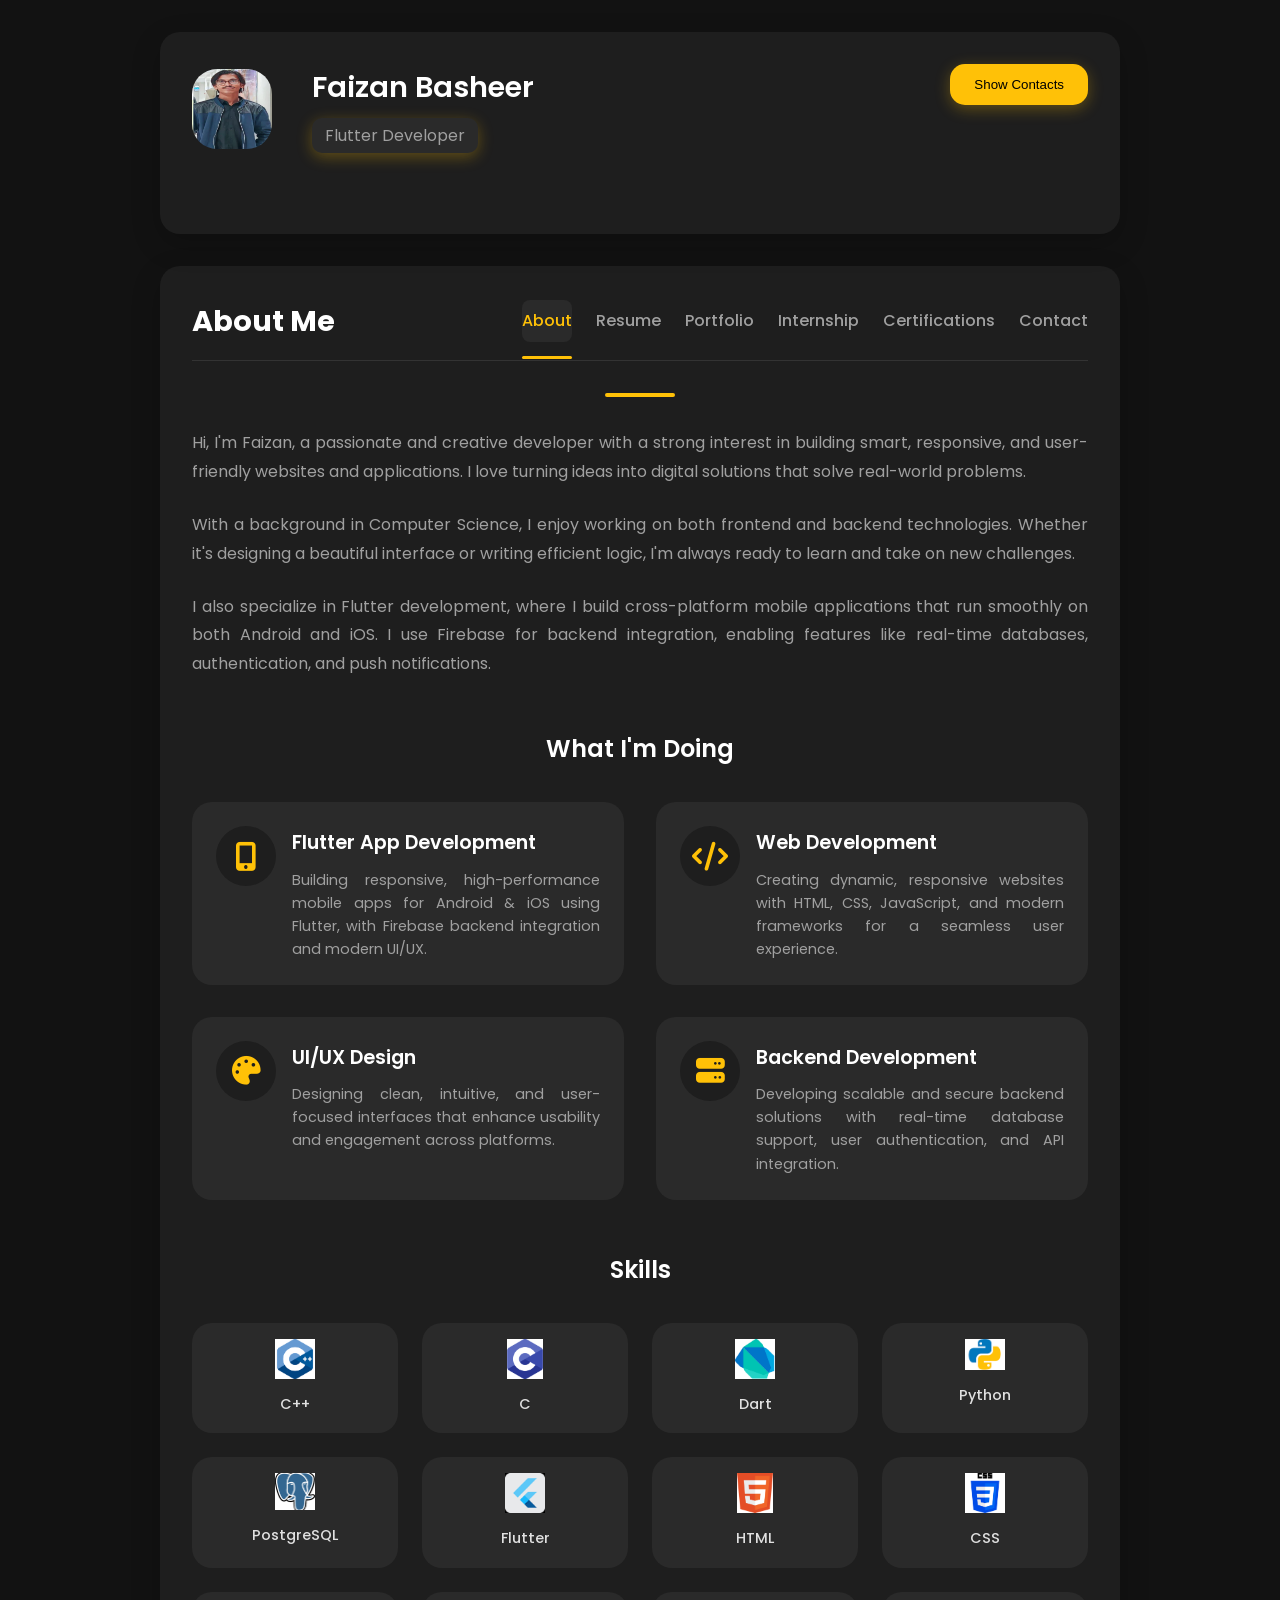
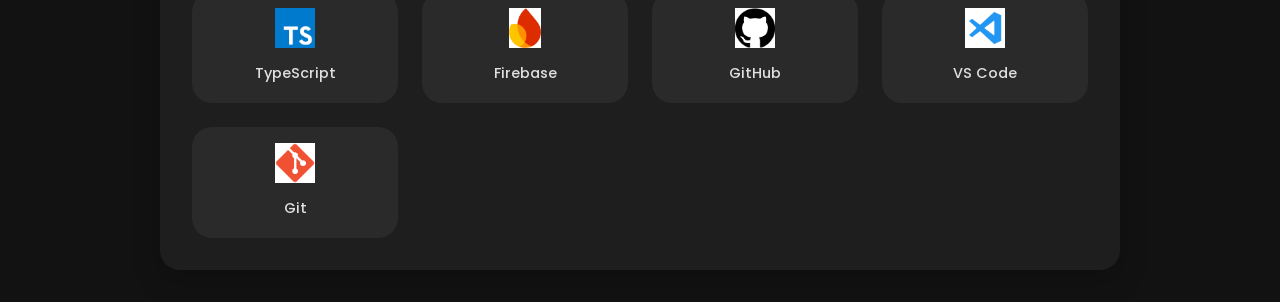
==== commit 6be7cc29: "init" ====
--- a/index.html
+++ b/index.html
@@ -46,10 +46,14 @@
           </div>
         </div>
         <div class="social-links">
-          <a href="https://www.linkedin.com/in/faizan-basheer"><i class="fab fa-linkedin-in"></i></a>
-          <a href="https://github.com/fayzan101"><i class="fab fa-github"></i></a>
-          <a href="#"><i class="fab fa-google"></i></a>
-          <a href="#"><i class="fab fa-twitter"></i></a>
+          <a href="https://www.linkedin.com/in/faizan-basheer" target="_blank"><i class="fab fa-linkedin-in"></i></a>
+
+          <a href="https://github.com/fayzan101" target="_blank"><i class="fab fa-github"></i></a>
+          
+          <a href="mailto:faizanbasheer38@gmail.com" target="_blank"><i class="fab fa-google"></i></a>
+          
+          <a href="https://twitter.com/BasheerFai4259" target="_blank"><i class="fab fa-twitter"></i></a>
+          
         </div>
       </div>
     </header>
@@ -63,6 +67,7 @@
             <li><a href="#resume" data-title="Resume">Resume</a></li>
             <li><a href="#portfolio" data-title="Portfolio">Portfolio</a></li>
             <li><a href="#internship" data-title="Internship">Internship</a></li> 
+            <li><a href="#certifications" data-title="Certifications">Certifications</a></li>
             <li><a href="#contact" data-title="Contact">Contact</a></li>
           </ul>
         </nav>
@@ -312,6 +317,77 @@
     </div>
   </section>
   
+  <section id="certifications" class="content-section hidden">
+    <div class="underline"></div>
+    <h3 class="section-title">Certifications</h3>
+    
+    <div class="certifications-grid">
+      <!-- Circuit Design Certificate -->
+      <div class="certification-card">
+        <div class="certification-icon">
+          <i class="fas fa-microchip"></i>
+        </div>
+        <div class="certification-info">
+          <h4>Circuit Design</h4>
+          <p class="certification-issuer">FAST NUCES Karachi</p>
+          <p class="certification-date">2024</p>
+          <p class="certification-description">Comprehensive circuit design and electronics certification covering fundamental principles, component analysis, and practical implementation.</p>
+          <a href="assets/Ciruit Design.pdf" target="_blank" class="certification-link">
+            <i class="fas fa-external-link-alt"></i> View Certificate
+          </a>
+        </div>
+      </div>
+
+      <!-- Debug or Die Certificate -->
+      <div class="certification-card">
+        <div class="certification-icon">
+          <i class="fas fa-bug"></i>
+        </div>
+        <div class="certification-info">
+          <h4>Debug or Die</h4>
+          <p class="certification-issuer">FAST NUCES Karachi</p>
+          <p class="certification-date">2024</p>
+          <p class="certification-description">Advanced debugging and problem-solving certification focusing on systematic error detection, code optimization, and efficient troubleshooting techniques.</p>
+          <a href="assets/Debug or die.pdf" target="_blank" class="certification-link">
+            <i class="fas fa-external-link-alt"></i> View Certificate
+          </a>
+        </div>
+      </div>
+
+      <!-- Coders Cup Certificate -->
+      <div class="certification-card">
+        <div class="certification-icon">
+          <i class="fas fa-trophy"></i>
+        </div>
+        <div class="certification-info">
+          <h4>Coders Cup</h4>
+          <p class="certification-issuer">FAST NUCES Karachi</p>
+          <p class="certification-date">2024</p>
+          <p class="certification-description">Competitive programming and algorithmic problem-solving certification demonstrating advanced coding skills and logical thinking.</p>
+          <a href="assets/Coders cup.pdf" target="_blank" class="certification-link">
+            <i class="fas fa-external-link-alt"></i> View Certificate
+          </a>
+        </div>
+      </div>
+
+      <!-- Math Olympiad Deputy Head Certificate -->
+      <div class="certification-card">
+        <div class="certification-icon">
+          <i class="fas fa-calculator"></i>
+        </div>
+        <div class="certification-info">
+          <h4>Deputy Head - Math Olympiad</h4>
+          <p class="certification-issuer">FAST NUCES Karachi</p>
+          <p class="certification-date">2024</p>
+          <p class="certification-description">Leadership role as Deputy Head of Math Olympiad, responsible for creating and evaluating math problems, supervising events with 70+ participants, and managing volunteer coordination.</p>
+          <a href="assets/Math olympaid.pdf" target="_blank" class="certification-link">
+            <i class="fas fa-external-link-alt"></i> View Certificate
+          </a>
+        </div>
+      </div>
+    </div>
+  </section>
+  
   <section id="contact" class="content-section hidden">
     <div class="underline"></div>
     <h3 class="section-title">Get in Touch</h3>
--- a/style.css
+++ b/style.css
@@ -519,6 +519,101 @@
     text-align: justify;
 }
 
+/* Certifications Section */
+.certifications-grid {
+    display: grid;
+    grid-template-columns: 1fr;
+    gap: 1.5rem;
+    margin-top: 1.5rem;
+}
+
+.certification-card {
+    background-color: #2a2a2a;
+    border-radius: var(--border-radius);
+    padding: 1.5rem;
+    display: flex;
+    flex-direction: column;
+    gap: 1rem;
+    transition: transform 0.3s ease, box-shadow 0.3s ease;
+    box-shadow: 0 5px 15px rgba(0, 0, 0, 0.2);
+    border-left: 4px solid var(--primary-color);
+}
+
+.certification-card:hover {
+    transform: translateY(-5px);
+    box-shadow: 0 8px 25px rgba(255, 193, 7, 0.3);
+}
+
+.certification-icon {
+    background-color: #1e1e1e;
+    border-radius: 50%;
+    width: 60px;
+    height: 60px;
+    display: flex;
+    align-items: center;
+    justify-content: center;
+    align-self: flex-start;
+}
+
+.certification-icon i {
+    font-size: 1.8rem;
+    color: var(--primary-color);
+}
+
+.certification-info h4 {
+    font-size: 1.2rem;
+    font-weight: 600;
+    color: #fff;
+    margin-bottom: 0.5rem;
+}
+
+.certification-issuer {
+    font-size: 1rem;
+    font-weight: 500;
+    color: var(--primary-color);
+    margin-bottom: 0.3rem;
+}
+
+.certification-date {
+    font-size: 0.9rem;
+    color: #999;
+    font-style: italic;
+    margin-bottom: 0.8rem;
+}
+
+.certification-description {
+    font-size: 0.9rem;
+    color: var(--text-secondary);
+    line-height: 1.6;
+    margin: 0;
+}
+
+.certification-link {
+    display: inline-flex;
+    align-items: center;
+    gap: 0.5rem;
+    color: var(--primary-color);
+    text-decoration: none;
+    font-size: 0.9rem;
+    font-weight: 500;
+    margin-top: 0.8rem;
+    padding: 0.5rem 1rem;
+    background-color: rgba(255, 193, 7, 0.1);
+    border-radius: 8px;
+    transition: all 0.3s ease;
+    border: 1px solid transparent;
+}
+
+.certification-link:hover {
+    background-color: rgba(255, 193, 7, 0.2);
+    border-color: var(--primary-color);
+    transform: translateY(-2px);
+}
+
+.certification-link i {
+    font-size: 0.8rem;
+}
+
 /* Contact Form */
 .contact-form {
     max-width: 100%;
@@ -669,6 +764,10 @@
         grid-template-columns: repeat(auto-fit, minmax(300px, 1fr));
     }
 
+    .certifications-grid {
+        grid-template-columns: repeat(auto-fit, minmax(300px, 1fr));
+    }
+
     .contact-grid {
         grid-template-columns: repeat(auto-fit, minmax(250px, 1fr));
     }
@@ -716,6 +815,15 @@
         text-align: left;
     }
 
+    .certification-card {
+        flex-direction: row;
+        align-items: flex-start;
+    }
+
+    .certification-icon {
+        flex-shrink: 0;
+    }
+
     .contact-form {
         max-width: 600px;
     }
@@ -754,6 +862,10 @@
         grid-template-columns: repeat(auto-fit, minmax(350px, 1fr));
     }
 
+    .certifications-grid {
+        grid-template-columns: repeat(auto-fit, minmax(350px, 1fr));
+    }
+
     .contact-grid {
         grid-template-columns: repeat(3, 1fr);
     }
@@ -766,6 +878,10 @@
     }
 
     .portfolio-grid {
+        grid-template-columns: repeat(auto-fit, minmax(400px, 1fr));
+    }
+
+    .certifications-grid {
         grid-template-columns: repeat(auto-fit, minmax(400px, 1fr));
     }
 }
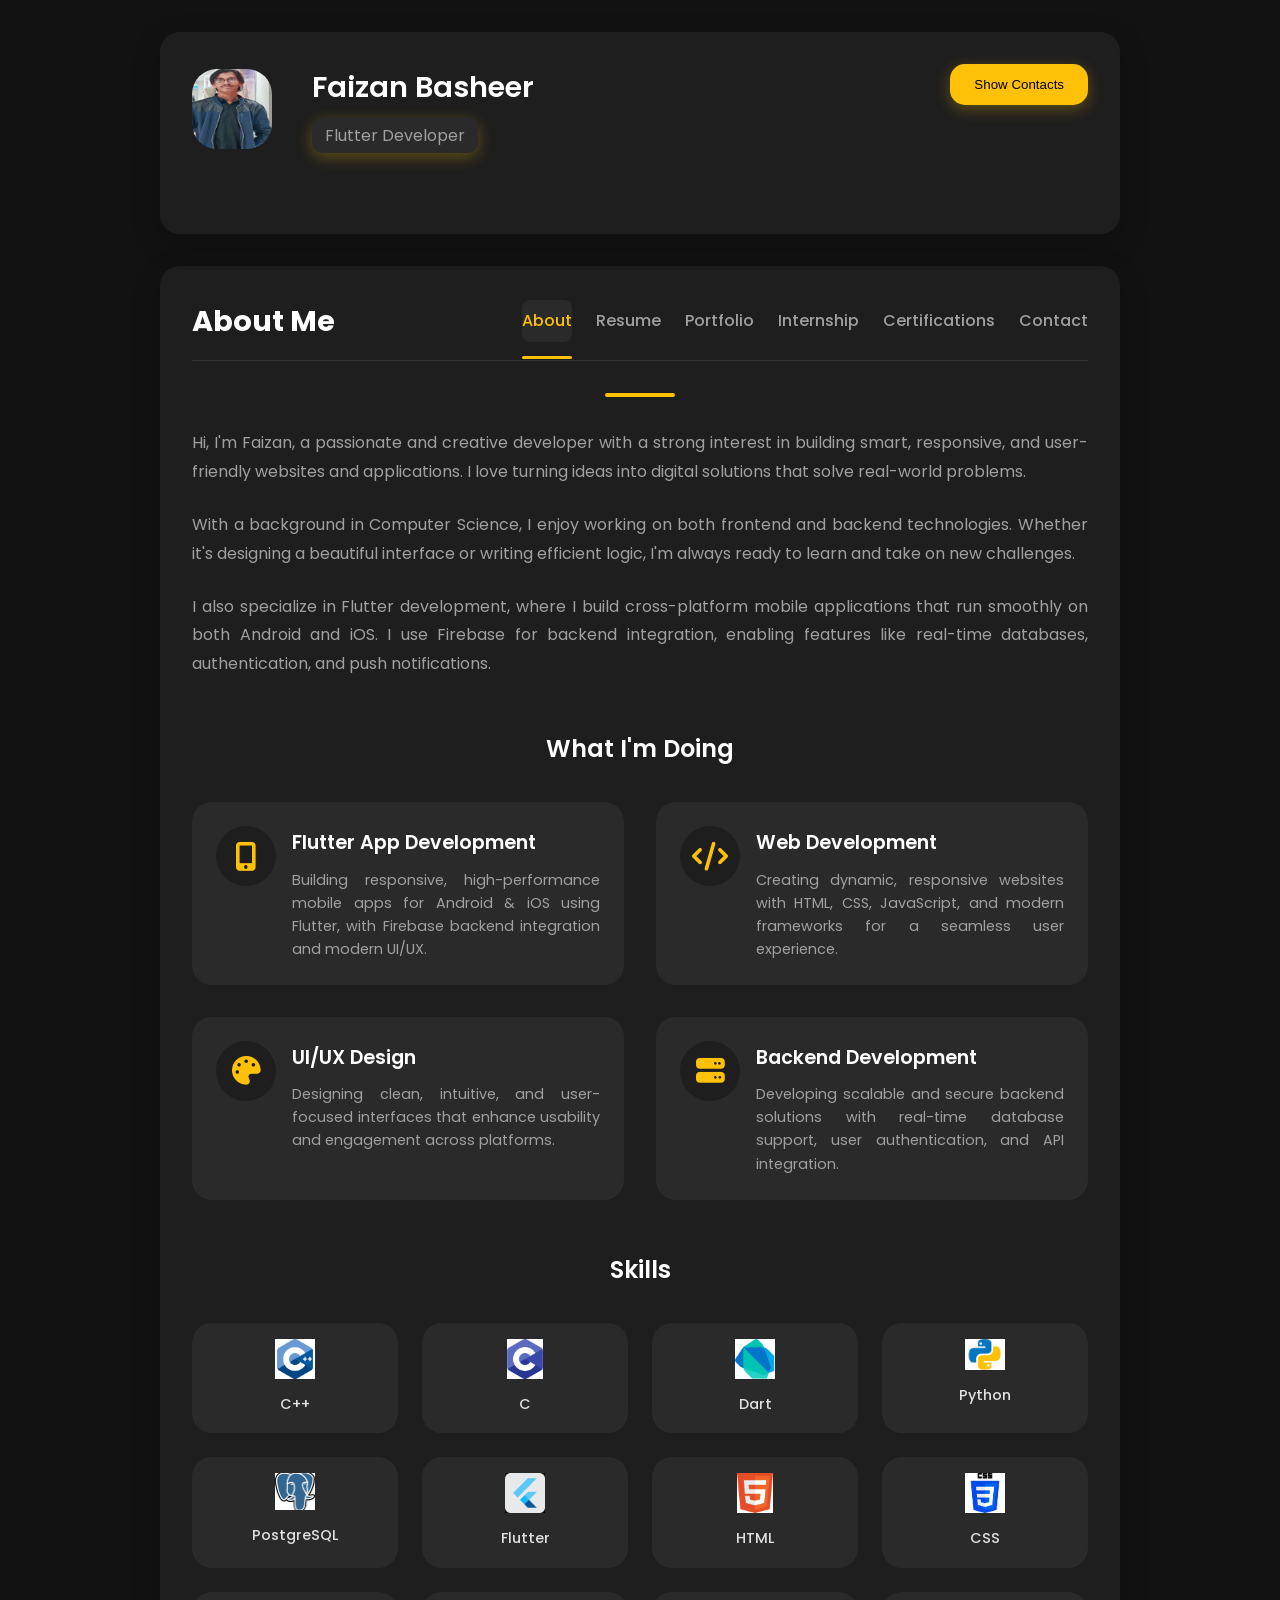
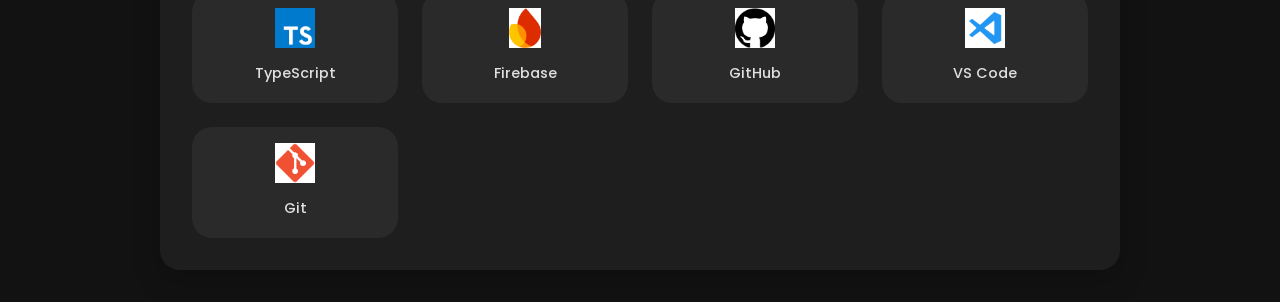
==== commit 53b84f6e: "init" ====
--- a/index.html
+++ b/index.html
@@ -12,7 +12,7 @@
     <header class="profile-card">
       <div class="profile-card-top">
         <div class="profile-header">
-          <img src="assets/Faizan.png" alt="Faizan Basheer" class="profile-pic" />
+          <img src="assets/Faizan.jpg" alt="Faizan Basheer" class="profile-pic" />
           <div class="profile-info">
             <h1>Faizan Basheer</h1>
             <p>Flutter Developer</p>
@@ -51,7 +51,7 @@
           <a href="https://github.com/fayzan101" target="_blank"><i class="fab fa-github"></i></a>
           
           <a href="mailto:faizanbasheer38@gmail.com" target="_blank"><i class="fab fa-google"></i></a>
-          
+        
           <a href="https://twitter.com/BasheerFai4259" target="_blank"><i class="fab fa-twitter"></i></a>
           
         </div>
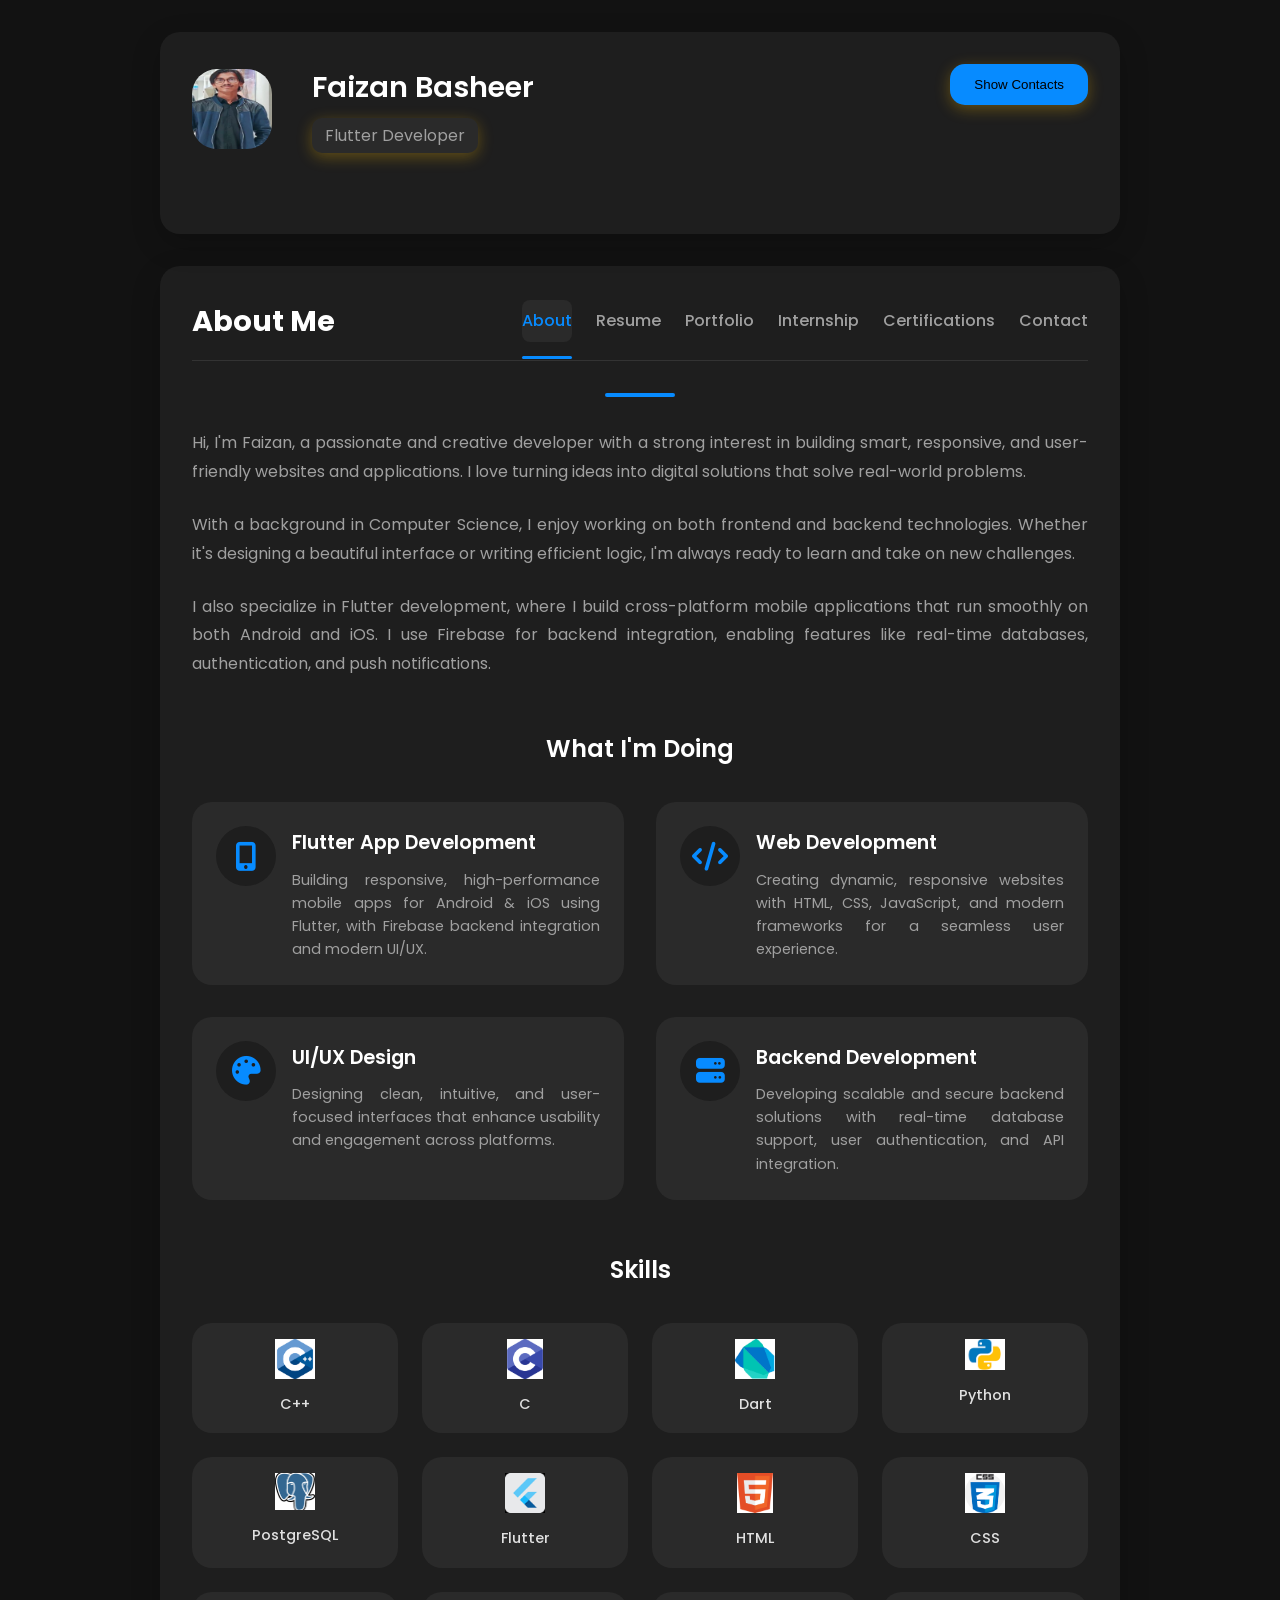
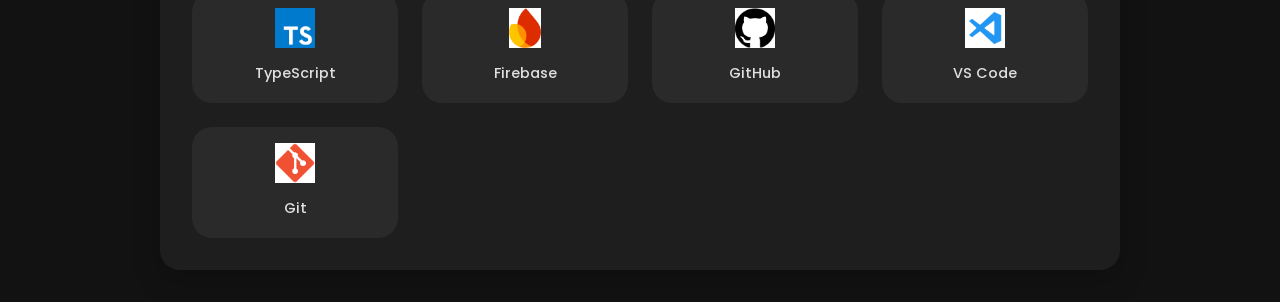
==== commit 604f10f0: "init" ====
--- a/index.html
+++ b/index.html
@@ -303,6 +303,23 @@
       <div class="resume-card wide">
         <i class="fas fa-briefcase card-icon"></i>
         <div class="card-content">
+          <h4>Flutter Developer Intern</h4>
+          <p class="degree">Orio Technologies Pvt Ltd | Onsite</p>
+          <span class="date">25th June 2025 – 25th Aug 2025</span>
+          <ul class="timeline-details">
+            <li>Selected for a Flutter Developer Internship at Orio Technologies Pvt Ltd.</li>
+            <li>Will be working on developing and maintaining cross-platform mobile applications using Flutter.</li>
+            <li>Expected to collaborate with senior developers on implementing features and resolving bugs.</li>
+            <li>Will gain hands-on experience integrating RESTful APIs and optimizing app performance.</li>
+            <li>Looking forward to contributing to UI/UX improvements and participating in code reviews.</li>
+        </ul>
+        
+          </ul>
+        </div>
+      </div>
+      <div class="resume-card wide">
+        <i class="fas fa-briefcase card-icon"></i>
+        <div class="card-content">
           <h4>AI Enhanced Web Developer Intern</h4>
           <p class="degree">Nexium | Remote</p>
           <span class="date">June 2025 – July 2025</span>
--- a/style.css
+++ b/style.css
@@ -1,7 +1,7 @@
 @import url('https://fonts.googleapis.com/css2?family=Poppins:wght@300;400;500;600;700&display=swap');
 
 :root {
-    --primary-color: #ffc107; /* Yellow accent */
+    --primary-color: #078bff; /* Yellow accent */
     --background-color: #121212; /* Very dark grey, almost black */
     --card-background: #1e1e1e; /* Dark grey for cards */
     --text-color: #e0e0e0; /* Light grey text */
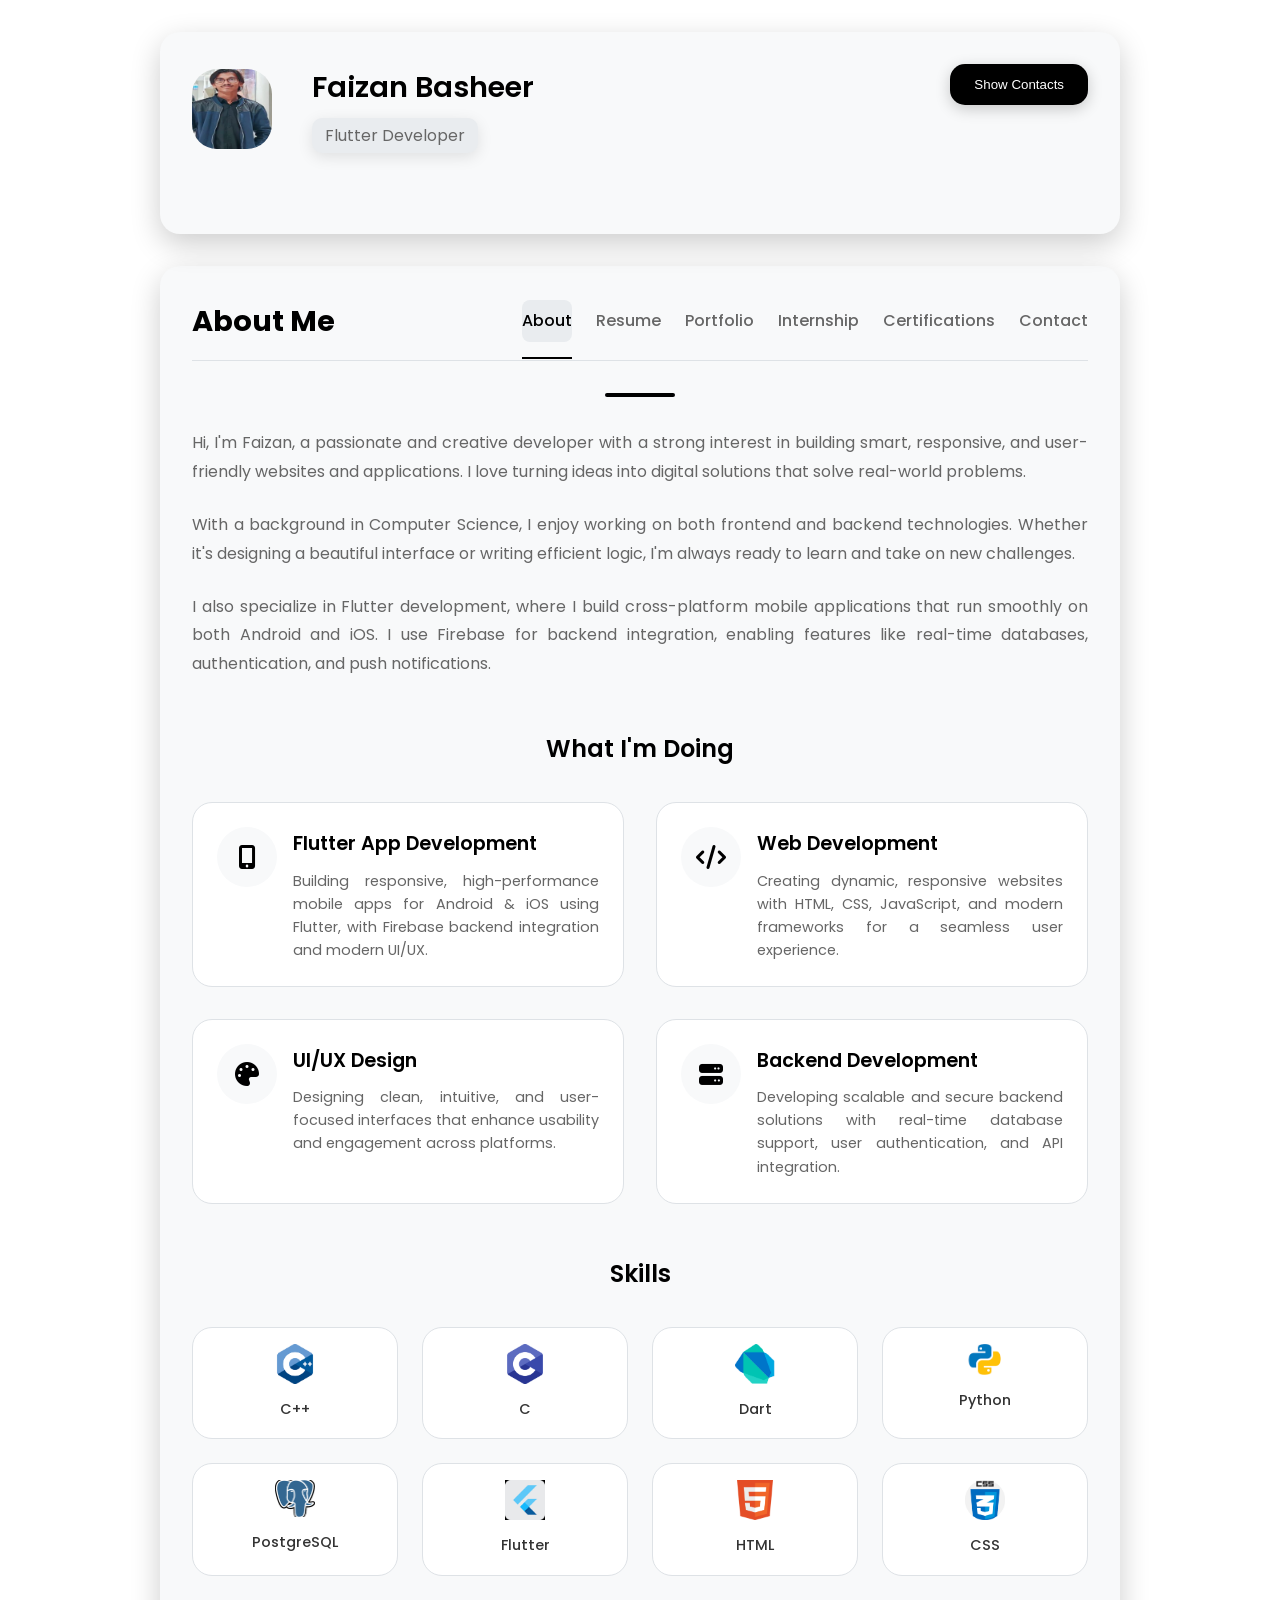
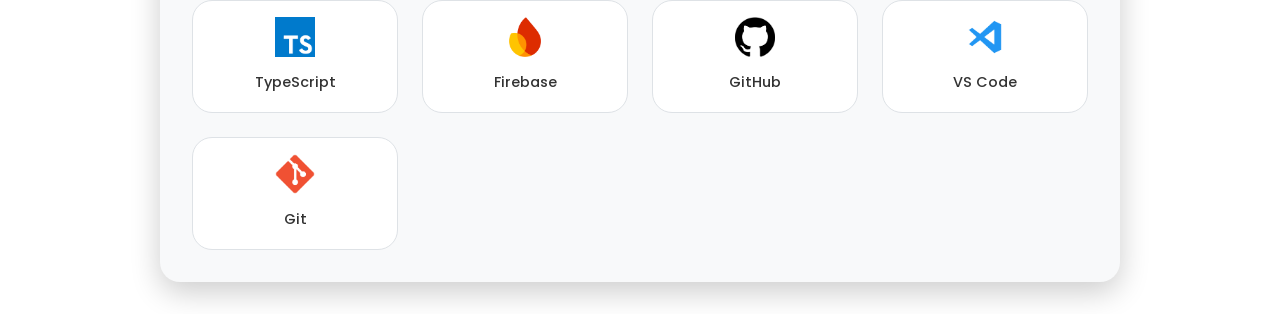
==== commit e3c6dd35: "init" ====
--- a/index.html
+++ b/index.html
@@ -305,15 +305,13 @@
         <div class="card-content">
           <h4>Flutter Developer Intern</h4>
           <p class="degree">Orio Technologies Pvt Ltd | Onsite</p>
-          <span class="date">25th June 2025 – 25th Aug 2025</span>
+          <span class="date">25th June 2025 – Present</span>
           <ul class="timeline-details">
             <li>Selected for a Flutter Developer Internship at Orio Technologies Pvt Ltd.</li>
             <li>Will be working on developing and maintaining cross-platform mobile applications using Flutter.</li>
             <li>Expected to collaborate with senior developers on implementing features and resolving bugs.</li>
             <li>Will gain hands-on experience integrating RESTful APIs and optimizing app performance.</li>
             <li>Looking forward to contributing to UI/UX improvements and participating in code reviews.</li>
-        </ul>
-        
           </ul>
         </div>
       </div>
@@ -347,7 +345,7 @@
         <div class="certification-info">
           <h4>Circuit Design</h4>
           <p class="certification-issuer">FAST NUCES Karachi</p>
-          <p class="certification-date">2024</p>
+          <p class="certification-date">2025</p>
           <p class="certification-description">Comprehensive circuit design and electronics certification covering fundamental principles, component analysis, and practical implementation.</p>
           <a href="assets/Ciruit Design.pdf" target="_blank" class="certification-link">
             <i class="fas fa-external-link-alt"></i> View Certificate
@@ -363,7 +361,7 @@
         <div class="certification-info">
           <h4>Debug or Die</h4>
           <p class="certification-issuer">FAST NUCES Karachi</p>
-          <p class="certification-date">2024</p>
+          <p class="certification-date">2025</p>
           <p class="certification-description">Advanced debugging and problem-solving certification focusing on systematic error detection, code optimization, and efficient troubleshooting techniques.</p>
           <a href="assets/Debug or die.pdf" target="_blank" class="certification-link">
             <i class="fas fa-external-link-alt"></i> View Certificate
@@ -395,7 +393,7 @@
         <div class="certification-info">
           <h4>Deputy Head - Math Olympiad</h4>
           <p class="certification-issuer">FAST NUCES Karachi</p>
-          <p class="certification-date">2024</p>
+          <p class="certification-date">2025</p>
           <p class="certification-description">Leadership role as Deputy Head of Math Olympiad, responsible for creating and evaluating math problems, supervising events with 70+ participants, and managing volunteer coordination.</p>
           <a href="assets/Math olympaid.pdf" target="_blank" class="certification-link">
             <i class="fas fa-external-link-alt"></i> View Certificate
--- a/style.css
+++ b/style.css
@@ -1,11 +1,15 @@
 @import url('https://fonts.googleapis.com/css2?family=Poppins:wght@300;400;500;600;700&display=swap');
 
+html {
+    scroll-behavior: smooth;
+}
+
 :root {
-    --primary-color: #078bff; /* Yellow accent */
-    --background-color: #121212; /* Very dark grey, almost black */
-    --card-background: #1e1e1e; /* Dark grey for cards */
-    --text-color: #e0e0e0; /* Light grey text */
-    --text-secondary: #a0a0a0; /* Dimmer text */
+    --primary-color: #000000; 
+    --background-color: #ffffff;
+    --card-background: #f8f9fa; 
+    --text-color: #333333; 
+    --text-secondary: #666666; 
     --border-radius: 20px;
     --container-padding: 1rem;
     --card-padding: 1.5rem;
@@ -67,40 +71,40 @@
 .profile-info h1 {
     font-size: 1.8rem;
     font-weight: 600;
-    color: #fff;
+    color: #000;
     margin-bottom: 0.5rem;
 }
 
 .profile-info p {
     font-size: 1rem;
-    background-color: #2a2a2a;
+    background-color: #e9ecef;
     color: var(--text-secondary);
     padding: 0.3rem 0.8rem;
     border-radius: 10px;
     display: inline-block;
-    box-shadow: 0 4px 15px rgba(255, 193, 7, 0.3);
+    box-shadow: 0 4px 15px rgba(0, 0, 0, 0.1);
 }
 
 .contact-btn {
     background-color: var(--primary-color);
-    color: #000;
+    color: #fff;
     border: none;
     padding: 0.8rem 1.5rem;
     border-radius: 15px;
     font-weight: 500;
     cursor: pointer;
     transition: background-color 0.3s ease;
-    box-shadow: 0 4px 15px rgba(255, 193, 7, 0.3);
+    box-shadow: 0 4px 15px rgba(0, 0, 0, 0.2);
     width: 100%;
     max-width: 200px;
 }
 
 .contact-btn:hover {
-    background-color: #ffca2c;
+    background-color: #333;
 }
 
 .contact-details-container {
-    border-top: 1px solid #333;
+    border-top: 1px solid #dee2e6;
     margin-top: 1.5rem;
     padding-top: 1.5rem;
     max-height: 0;
@@ -119,7 +123,7 @@
     grid-template-columns: 1fr;
     gap: 1.5rem;
     padding-bottom: 1.5rem;
-    border-bottom: 1px solid #333;
+    border-bottom: 1px solid #dee2e6;
 }
 
 .contact-item {
@@ -130,7 +134,7 @@
 }
 
 .contact-icon-wrapper {
-    background: #2a2a2a;
+    background: #e9ecef;
     border-radius: 12px;
     width: 50px;
     height: 50px;
@@ -197,7 +201,7 @@
     display: flex;
     flex-direction: column;
     gap: 1rem;
-    border-bottom: 1px solid #333;
+    border-bottom: 1px solid #dee2e6;
     margin-bottom: 2rem;
     padding-bottom: 1rem;
 }
@@ -205,7 +209,7 @@
 .active-section-title {
     font-size: 1.8rem;
     font-weight: 700;
-    color: #fff;
+    color: #000;
     text-align: center;
 }
 
@@ -232,25 +236,22 @@
 .main-nav a:hover,
 .main-nav a.active {
     color: var(--primary-color);
-    background-color: #2a2a2a;
+    background-color: #e9ecef;
 }
 
 .main-nav a::after {
     content: '';
     position: absolute;
-    bottom: 0;
+    bottom: -5px;
     left: 0;
+    width: 0;
+    height: 2px;
+    background-color: var(--primary-color);
+    transition: width 0.3s ease;
+}
+
+.main-nav a.active::after {
     width: 100%;
-    height: 3px;
-    background-color: var(--primary-color);
-    border-radius: 2px;
-    transform: scaleX(0);
-    transition: transform 0.3s ease;
-    transform-origin: left;
-}
-
-.main-nav a.active::after {
-    transform: scaleX(1);
 }
 
 .content-section {
@@ -283,7 +284,7 @@
 .section-title {
     font-size: 1.5rem;
     font-weight: 600;
-    color: #fff;
+    color: #000;
     margin-bottom: 2rem;
     text-align: center;
 }
@@ -295,7 +296,7 @@
 }
 
 .service-card {
-    background-color: #2a2a2a;
+    background-color: #ffffff;
     border-radius: var(--border-radius);
     padding: 1.5rem;
     display: flex;
@@ -304,15 +305,16 @@
     text-align: center;
     gap: 1rem;
     transition: transform 0.3s ease, box-shadow 0.3s ease;
+    border: 1px solid #dee2e6;
 }
 
 .service-card:hover {
     transform: translateY(-5px);
-    box-shadow: 0 8px 25px rgba(0,0,0,0.3);
+    box-shadow: 0 8px 25px rgba(0,0,0,0.1);
 }
 
 .service-icon-container {
-    background-color: #1e1e1e;
+    background-color: #f8f9fa;
     border-radius: 50%;
     width: 60px;
     height: 60px;
@@ -322,14 +324,14 @@
 }
 
 .service-icon {
-    font-size: 1.8rem;
+    font-size: 1.5rem;
     color: var(--primary-color);
 }
 
 .service-info h4 {
     font-size: 1.2rem;
     font-weight: 600;
-    color: #fff;
+    color: #000;
     margin-bottom: 0.5rem;
 }
 
@@ -352,7 +354,7 @@
 }
 
 .skill-card {
-    background-color: #2a2a2a;
+    background-color: #ffffff;
     border-radius: var(--border-radius);
     padding: 1rem;
     display: flex;
@@ -361,6 +363,7 @@
     gap: 0.8rem;
     transition: transform 0.2s ease;
     text-align: center;
+    border: 1px solid #dee2e6;
 }
 
 .skill-card:hover {
@@ -395,7 +398,7 @@
 }
 
 .resume-icon-wrapper {
-    background-color: #2a2a2a;
+    background-color: #e9ecef;
     width: 45px;
     height: 45px;
     border-radius: 12px;
@@ -416,20 +419,21 @@
 }
 
 .resume-card {
-    background-color: #2a2a2a;
+    background-color: #ffffff;
     padding: 1.5rem;
     border-left: 5px solid var(--primary-color);
     border-radius: var(--border-radius);
-    box-shadow: 0 6px 18px rgba(0, 0, 0, 0.3);
+    box-shadow: 0 6px 18px rgba(0, 0, 0, 0.1);
     display: flex;
     flex-direction: column;
     gap: 1rem;
     transition: transform 0.3s ease, box-shadow 0.3s ease;
+    border: 1px solid #dee2e6;
 }
 
 .resume-card:hover {
     transform: translateY(-5px);
-    box-shadow: 0 10px 30px rgba(0, 0, 0, 0.4);
+    box-shadow: 0 10px 30px rgba(0, 0, 0, 0.15);
 }
 
 .resume-card.wide {
@@ -437,13 +441,13 @@
 }
 
 .card-icon {
-    font-size: 1.8rem;
+    font-size: 1.5rem;
     color: var(--primary-color);
     align-self: flex-start;
 }
 
 .card-content h4 {
-    color: #fff;
+    color: #000;
     font-size: 1.2rem;
     font-weight: 600;
     margin-bottom: 0.3rem;
@@ -481,7 +485,7 @@
 }
 
 .project-card {
-    background-color: #2a2a2a;
+    background-color: #ffffff;
     border-radius: var(--border-radius);
     padding: 1.5rem;
     text-decoration: none;
@@ -490,12 +494,13 @@
     flex-direction: column;
     gap: 1rem;
     transition: transform 0.3s ease, box-shadow 0.3s ease;
-    box-shadow: 0 5px 15px rgba(0, 0, 0, 0.2);
+    box-shadow: 0 5px 15px rgba(0, 0, 0, 0.1);
+    border: 1px solid #dee2e6;
 }
 
 .project-card:hover {
     transform: translateY(-5px);
-    box-shadow: 0 8px 25px rgba(255, 193, 7, 0.3);
+    box-shadow: 0 8px 25px rgba(0, 0, 0, 0.15);
 }
 
 .project-icon {
@@ -508,7 +513,7 @@
     font-size: 1.2rem;
     font-weight: 600;
     margin-bottom: 0.3rem;
-    color: #fff;
+    color: #000;
     text-align: center;
 }
 
@@ -528,24 +533,25 @@
 }
 
 .certification-card {
-    background-color: #2a2a2a;
+    background-color: #ffffff;
     border-radius: var(--border-radius);
     padding: 1.5rem;
     display: flex;
     flex-direction: column;
     gap: 1rem;
     transition: transform 0.3s ease, box-shadow 0.3s ease;
-    box-shadow: 0 5px 15px rgba(0, 0, 0, 0.2);
+    box-shadow: 0 5px 15px rgba(0, 0, 0, 0.1);
     border-left: 4px solid var(--primary-color);
+    border: 1px solid #dee2e6;
 }
 
 .certification-card:hover {
     transform: translateY(-5px);
-    box-shadow: 0 8px 25px rgba(255, 193, 7, 0.3);
+    box-shadow: 0 8px 25px rgba(0, 0, 0, 0.15);
 }
 
 .certification-icon {
-    background-color: #1e1e1e;
+    background-color: #f8f9fa;
     border-radius: 50%;
     width: 60px;
     height: 60px;
@@ -556,14 +562,14 @@
 }
 
 .certification-icon i {
-    font-size: 1.8rem;
+    font-size: 1.5rem;
     color: var(--primary-color);
 }
 
 .certification-info h4 {
     font-size: 1.2rem;
     font-weight: 600;
-    color: #fff;
+    color: #000;
     margin-bottom: 0.5rem;
 }
 
@@ -586,32 +592,29 @@
     color: var(--text-secondary);
     line-height: 1.6;
     margin: 0;
+    word-spacing: normal;
+    white-space: normal;
+    text-align: left;
 }
 
 .certification-link {
+    color: var(--primary-color);
+    text-decoration: none;
+    font-weight: 500;
     display: inline-flex;
     align-items: center;
     gap: 0.5rem;
-    color: var(--primary-color);
-    text-decoration: none;
+    margin-top: 0.5rem;
+    transition: opacity 0.3s ease;
+}
+
+.certification-link:hover {
+    opacity: 0.8;
+}
+
+.certification-link i {
+    color: var(--primary-color);
     font-size: 0.9rem;
-    font-weight: 500;
-    margin-top: 0.8rem;
-    padding: 0.5rem 1rem;
-    background-color: rgba(255, 193, 7, 0.1);
-    border-radius: 8px;
-    transition: all 0.3s ease;
-    border: 1px solid transparent;
-}
-
-.certification-link:hover {
-    background-color: rgba(255, 193, 7, 0.2);
-    border-color: var(--primary-color);
-    transform: translateY(-2px);
-}
-
-.certification-link i {
-    font-size: 0.8rem;
 }
 
 /* Contact Form */
@@ -632,24 +635,24 @@
 .form-group label {
     font-weight: 600;
     margin-bottom: 0.4rem;
-    color: #ffffff;
+    color: #000;
 }
 
 .form-group input,
 .form-group textarea {
     padding: 0.8rem;
-    border: 1px solid #333;
+    border: 1px solid #dee2e6;
     border-radius: 8px;
     font-size: 1rem;
-    background-color: #1e1e1e;
-    color: #ffffff;
+    background-color: #ffffff;
+    color: #000;
     transition: border 0.3s;
     width: 100%;
 }
 
 .form-group input::placeholder,
 .form-group textarea::placeholder {
-    color: #bbbbbb;
+    color: #999;
 }
 
 .form-group input:focus,
@@ -659,19 +662,20 @@
 }
 
 .submit-btn {
-    padding: 0.9rem 1.4rem;
+    padding: 1rem 2rem;
     background-color: var(--primary-color);
-    color: #000;
+    color: #fff;
     border: none;
-    border-radius: 8px;
-    font-weight: bold;
+    border-radius: 15px;
+    font-weight: 500;
     cursor: pointer;
-    transition: background 0.3s ease;
+    transition: background-color 0.3s ease;
+    box-shadow: 0 4px 15px rgba(0, 0, 0, 0.2);
     width: 100%;
 }
 
 .submit-btn:hover {
-    background-color: #ffca2c;
+    background-color: #333;
 }
 
 .download-resume-btn {
@@ -680,20 +684,21 @@
 }
 
 .download-resume-btn a {
-    display: inline-block;
-    background-color: #007bff;
+    background-color: var(--primary-color);
     color: #fff;
-    font-weight: bold;
-    padding: 12px 24px;
-    border-radius: 8px;
     text-decoration: none;
+    padding: 1rem 2rem;
+    border-radius: 15px;
+    font-weight: 500;
+    display: inline-flex;
+    align-items: center;
+    gap: 0.5rem;
     transition: background-color 0.3s ease;
-    width: 100%;
-    max-width: 300px;
+    box-shadow: 0 4px 15px rgba(0, 0, 0, 0.2);
 }
 
 .download-resume-btn a:hover {
-    background-color: #0056b3;
+    background-color: #333;
 }
 
 /* Tablet Styles */
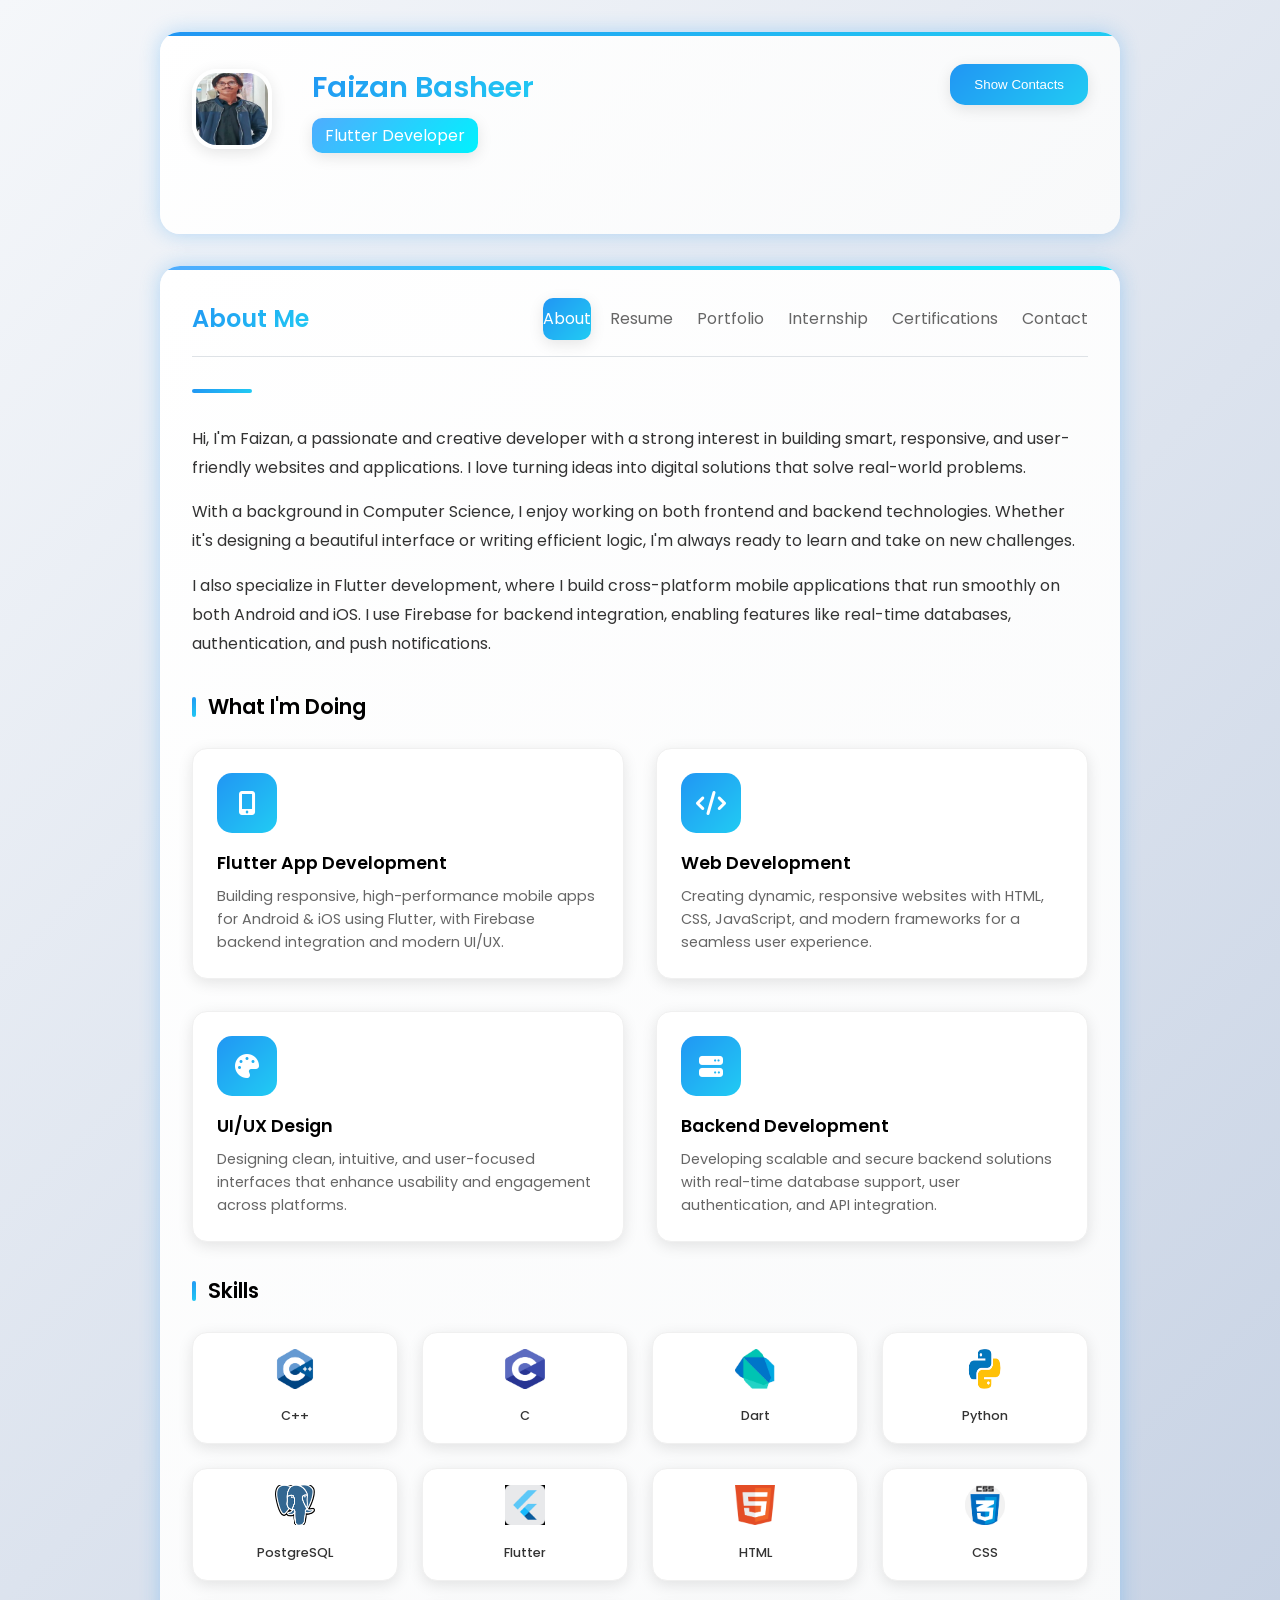
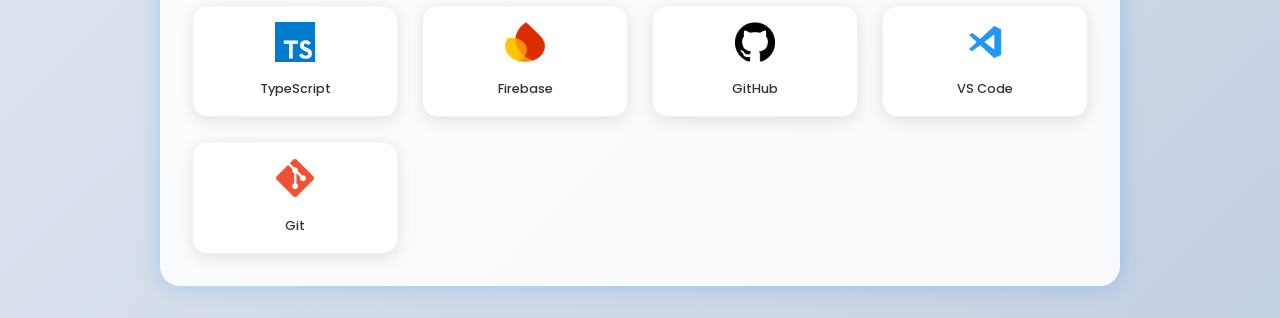
==== commit 7b39fd00: "Init" ====
--- a/index.html
+++ b/index.html
@@ -292,6 +292,15 @@
           <p>2-player chess game built using C++ and Raylib. Features a clean graphical interface, interactive piece movement, and real-time multiplayer gameplay on the same device.</p>
         </div>
       </a>
+  
+      <!-- Project 5 -->
+      <a href="https://github.com/fayzan101/FlyCourier-App-Orio-Technologies-" target="_blank" class="project-card">
+        <div class="project-icon"><i class="fas fa-shipping-fast"></i></div>
+        <div class="project-info">
+          <h4>Fly Courier</h4>
+          <p>Mobile app UI for courier services, built with Flutter. Features modern design, cross-platform support, and seamless user experience. Developed during internship at Orio Technologies.</p>
+        </div>
+      </a>
     </div>
   </section>
   
--- a/style.css
+++ b/style.css
@@ -13,6 +13,11 @@
     --border-radius: 20px;
     --container-padding: 1rem;
     --card-padding: 1.5rem;
+    --gradient-primary: linear-gradient(135deg, #2196F3 0%, #21CBF3 100%);
+    --gradient-secondary: linear-gradient(135deg, #4facfe 0%, #00f2fe 100%);
+    --shadow-light: 0 4px 15px rgba(0, 0, 0, 0.1);
+    --shadow-medium: 0 10px 30px rgba(0, 0, 0, 0.2);
+    --shadow-heavy: 0 20px 40px rgba(0, 0, 0, 0.3);
 }
 
 * {
@@ -23,27 +28,69 @@
 
 body {
     font-family: 'Poppins', sans-serif;
-    background-color: var(--background-color);
+    background: linear-gradient(135deg, #f5f7fa 0%, #c3cfe2 100%);
     color: var(--text-color);
     line-height: 1.6;
     min-height: 100vh;
     padding: var(--container-padding);
+    position: relative;
+}
+
+body::before {
+    content: '';
+    position: fixed;
+    top: 0;
+    left: 0;
+    width: 100%;
+    height: 100%;
+    background: url('data:image/svg+xml,<svg xmlns="http://www.w3.org/2000/svg" viewBox="0 0 100 100"><defs><pattern id="grain" width="100" height="100" patternUnits="userSpaceOnUse"><circle cx="50" cy="50" r="1" fill="%23ffffff" opacity="0.1"/></pattern></defs><rect width="100" height="100" fill="url(%23grain)"/></svg>');
+    pointer-events: none;
+    z-index: -1;
 }
 
 .container {
     width: 100%;
     max-width: 960px;
     margin: 0 auto;
+    animation: fadeInUp 0.8s ease-out;
+}
+
+@keyframes fadeInUp {
+    from {
+        opacity: 0;
+        transform: translateY(30px);
+    }
+    to {
+        opacity: 1;
+        transform: translateY(0);
+    }
 }
 
 /* Profile Card */
 .profile-card {
-    background-color: var(--card-background);
+    background: linear-gradient(135deg, #ffffff 0%, #f8f9fa 100%);
     border-radius: var(--border-radius);
     padding: var(--card-padding);
     margin-bottom: 2rem;
-    box-shadow: 0 10px 30px rgba(0,0,0,0.2);
+    box-shadow: var(--shadow-medium);
     position: relative;
+    overflow: hidden;
+    transition: all 0.3s ease;
+}
+
+.profile-card::before {
+    content: '';
+    position: absolute;
+    top: 0;
+    left: 0;
+    right: 0;
+    height: 4px;
+    background: var(--gradient-primary);
+}
+
+.profile-card:hover {
+    transform: translateY(-5px);
+    box-shadow: var(--shadow-heavy);
 }
 
 .profile-card-top {
@@ -66,6 +113,14 @@
     height: 80px;
     border-radius: 25px;
     object-fit: cover;
+    border: 4px solid #fff;
+    box-shadow: var(--shadow-light);
+    transition: all 0.3s ease;
+}
+
+.profile-pic:hover {
+    transform: scale(1.05);
+    box-shadow: var(--shadow-medium);
 }
 
 .profile-info h1 {
@@ -73,34 +128,62 @@
     font-weight: 600;
     color: #000;
     margin-bottom: 0.5rem;
+    background: var(--gradient-primary);
+    -webkit-background-clip: text;
+    -webkit-text-fill-color: transparent;
+    background-clip: text;
 }
 
 .profile-info p {
     font-size: 1rem;
-    background-color: #e9ecef;
-    color: var(--text-secondary);
+    background: var(--gradient-secondary);
+    color: white;
     padding: 0.3rem 0.8rem;
     border-radius: 10px;
     display: inline-block;
-    box-shadow: 0 4px 15px rgba(0, 0, 0, 0.1);
+    box-shadow: var(--shadow-light);
+    transition: all 0.3s ease;
+}
+
+.profile-info p:hover {
+    transform: scale(1.05);
+    box-shadow: var(--shadow-medium);
 }
 
 .contact-btn {
-    background-color: var(--primary-color);
+    background: var(--gradient-primary);
     color: #fff;
     border: none;
     padding: 0.8rem 1.5rem;
     border-radius: 15px;
     font-weight: 500;
     cursor: pointer;
-    transition: background-color 0.3s ease;
-    box-shadow: 0 4px 15px rgba(0, 0, 0, 0.2);
+    transition: all 0.3s ease;
+    box-shadow: var(--shadow-light);
     width: 100%;
     max-width: 200px;
+    position: relative;
+    overflow: hidden;
+}
+
+.contact-btn::before {
+    content: '';
+    position: absolute;
+    top: 0;
+    left: -100%;
+    width: 100%;
+    height: 100%;
+    background: linear-gradient(90deg, transparent, rgba(255,255,255,0.2), transparent);
+    transition: left 0.5s;
+}
+
+.contact-btn:hover::before {
+    left: 100%;
 }
 
 .contact-btn:hover {
-    background-color: #333;
+    transform: translateY(-2px);
+    box-shadow: var(--shadow-medium);
 }
 
 .contact-details-container {
@@ -191,10 +274,28 @@
 
 /* Content Card */
 .content-card {
-    background-color: var(--card-background);
+    background: linear-gradient(135deg, #ffffff 0%, #f8f9fa 100%);
     border-radius: var(--border-radius);
     padding: var(--card-padding);
-    box-shadow: 0 10px 30px rgba(0,0,0,0.2);
+    box-shadow: var(--shadow-medium);
+    position: relative;
+    overflow: hidden;
+    transition: all 0.3s ease;
+}
+
+.content-card::before {
+    content: '';
+    position: absolute;
+    top: 0;
+    left: 0;
+    right: 0;
+    height: 4px;
+    background: var(--gradient-secondary);
+}
+
+.content-card:hover {
+    transform: translateY(-3px);
+    box-shadow: var(--shadow-heavy);
 }
 
 .card-header {
@@ -202,51 +303,72 @@
     flex-direction: column;
     gap: 1rem;
     border-bottom: 1px solid #dee2e6;
+    padding-bottom: 1rem;
     margin-bottom: 2rem;
-    padding-bottom: 1rem;
 }
 
 .active-section-title {
-    font-size: 1.8rem;
-    font-weight: 700;
-    color: #000;
+    font-size: 1.5rem;
+    font-weight: 600;
+    color: var(--primary-color);
     text-align: center;
+    background: var(--gradient-primary);
+    -webkit-background-clip: text;
+    -webkit-text-fill-color: transparent;
+    background-clip: text;
 }
 
 .main-nav ul {
-    list-style: none;
     display: flex;
     flex-direction: column;
     gap: 0.5rem;
-    width: 100%;
+    list-style: none;
 }
 
 .main-nav a {
+    display: block;
+    padding: 0.8rem 1rem;
     text-decoration: none;
     color: var(--text-secondary);
-    font-weight: 500;
-    padding: 0.8rem 1rem;
-    border-radius: 8px;
-    transition: all 0.3s ease;
-    display: block;
-    text-align: center;
+    border-radius: 10px;
+    transition: all 0.3s ease;
     position: relative;
+    overflow: hidden;
+    background: transparent;
+}
+
+.main-nav a::before {
+    content: '';
+    position: absolute;
+    top: 0;
+    left: -100%;
+    width: 100%;
+    height: 100%;
+    background: var(--gradient-primary);
+    transition: left 0.3s ease;
+    z-index: -1;
+}
+
+.main-nav a:hover::before,
+.main-nav a.active::before {
+    left: 0;
 }
 
 .main-nav a:hover,
 .main-nav a.active {
-    color: var(--primary-color);
-    background-color: #e9ecef;
+    color: white;
+    transform: translateX(5px);
+    box-shadow: var(--shadow-light);
 }
 
 .main-nav a::after {
     content: '';
     position: absolute;
-    bottom: -5px;
+    bottom: 0;
     left: 0;
     width: 0;
     height: 2px;
-    background-color: var(--primary-color);
+    background: var(--gradient-secondary);
     transition: width 0.3s ease;
 }
 
@@ -255,21 +377,42 @@
 }
 
 .content-section {
+    animation: fadeIn 0.5s ease-out;
+}
+
+@keyframes fadeIn {
+    from {
+        opacity: 0;
+        transform: translateY(20px);
+    }
+    to {
+        opacity: 1;
+        transform: translateY(0);
+    }
+}
+
+.content-section .underline {
+    width: 60px;
+    height: 4px;
+    background: var(--gradient-primary);
+    margin: 1rem 0 2rem 0;
+    border-radius: 2px;
+    animation: expandWidth 0.8s ease-out;
+}
+
+@keyframes expandWidth {
+    from {
+        width: 0;
+    }
+    to {
+        width: 60px;
+    }
+}
+
+.content-section p {
+    margin-bottom: 1rem;
     line-height: 1.8;
-}
-
-.content-section .underline {
-    width: 70px;
-    height: 4px;
-    background-color: var(--primary-color);
-    border-radius: 2px;
-    margin: 0 auto 2rem auto;
-}
-
-.content-section p {
-    margin-bottom: 1.5rem;
-    color: var(--text-secondary);
-    text-align: justify;
+    color: var(--text-color);
 }
 
 .hidden {
@@ -278,119 +421,182 @@
 
 /* What I'm Doing Section */
 .what-im-doing {
-    margin-top: 3rem;
+    margin-top: 2rem;
 }
 
 .section-title {
-    font-size: 1.5rem;
+    font-size: 1.3rem;
     font-weight: 600;
-    color: #000;
-    margin-bottom: 2rem;
-    text-align: center;
+    margin-bottom: 1.5rem;
+    color: var(--primary-color);
+    position: relative;
+    padding-left: 1rem;
+}
+
+.section-title::before {
+    content: '';
+    position: absolute;
+    left: 0;
+    top: 50%;
+    transform: translateY(-50%);
+    width: 4px;
+    height: 20px;
+    background: var(--gradient-primary);
+    border-radius: 2px;
 }
 
 .services-grid {
     display: grid;
     grid-template-columns: 1fr;
     gap: 1.5rem;
+    margin-top: 1.5rem;
 }
 
 .service-card {
-    background-color: #ffffff;
-    border-radius: var(--border-radius);
+    background: white;
     padding: 1.5rem;
-    display: flex;
-    flex-direction: column;
-    align-items: center;
-    text-align: center;
-    gap: 1rem;
-    transition: transform 0.3s ease, box-shadow 0.3s ease;
-    border: 1px solid #dee2e6;
+    border-radius: 15px;
+    box-shadow: var(--shadow-light);
+    transition: all 0.3s ease;
+    border: 1px solid #f0f0f0;
+    position: relative;
+    overflow: hidden;
+}
+
+.service-card::before {
+    content: '';
+    position: absolute;
+    top: 0;
+    left: 0;
+    width: 100%;
+    height: 3px;
+    background: var(--gradient-primary);
+    transform: scaleX(0);
+    transition: transform 0.3s ease;
+}
+
+.service-card:hover::before {
+    transform: scaleX(1);
 }
 
 .service-card:hover {
     transform: translateY(-5px);
-    box-shadow: 0 8px 25px rgba(0,0,0,0.1);
+    box-shadow: var(--shadow-medium);
+    border-color: transparent;
 }
 
 .service-icon-container {
-    background-color: #f8f9fa;
-    border-radius: 50%;
     width: 60px;
     height: 60px;
+    background: var(--gradient-primary);
+    border-radius: 15px;
     display: flex;
     align-items: center;
     justify-content: center;
+    margin-bottom: 1rem;
+    transition: all 0.3s ease;
+}
+
+.service-card:hover .service-icon-container {
+    transform: scale(1.1) rotate(5deg);
 }
 
 .service-icon {
+    color: white;
     font-size: 1.5rem;
-    color: var(--primary-color);
 }
 
 .service-info h4 {
-    font-size: 1.2rem;
+    font-size: 1.1rem;
     font-weight: 600;
-    color: #000;
     margin-bottom: 0.5rem;
+    color: var(--primary-color);
 }
 
 .service-info p {
     font-size: 0.9rem;
     color: var(--text-secondary);
-    margin-bottom: 0;
     line-height: 1.6;
+    margin: 0;
 }
 
 /* Skills Section */
 .skills-section {
-    margin-top: 3rem;
+    margin-top: 2rem;
 }
 
 .skills-list {
     display: grid;
-    grid-template-columns: repeat(auto-fit, minmax(150px, 1fr));
+    grid-template-columns: repeat(auto-fit, minmax(120px, 1fr));
     gap: 1rem;
+    margin-top: 1.5rem;
 }
 
 .skill-card {
-    background-color: #ffffff;
-    border-radius: var(--border-radius);
+    background: white;
     padding: 1rem;
-    display: flex;
-    flex-direction: column;
-    align-items: center;
-    gap: 0.8rem;
-    transition: transform 0.2s ease;
+    border-radius: 15px;
     text-align: center;
-    border: 1px solid #dee2e6;
+    box-shadow: var(--shadow-light);
+    transition: all 0.3s ease;
+    border: 1px solid #f0f0f0;
+    position: relative;
+    overflow: hidden;
+}
+
+.skill-card::before {
+    content: '';
+    position: absolute;
+    top: 0;
+    left: 0;
+    width: 100%;
+    height: 100%;
+    background: var(--gradient-primary);
+    opacity: 0;
+    transition: opacity 0.3s ease;
+    z-index: -1;
+}
+
+.skill-card:hover::before {
+    opacity: 0.1;
 }
 
 .skill-card:hover {
-    transform: translateY(-3px);
+    transform: translateY(-5px) scale(1.02);
+    box-shadow: var(--shadow-medium);
+    border-color: transparent;
 }
 
 .skill-card img {
-    max-width: 40px;
-    max-height: 40px;
-    object-fit: contain;
+    width: 40px;
+    height: 40px;
+    margin-bottom: 0.5rem;
+    transition: all 0.3s ease;
+}
+
+.skill-card:hover img {
+    transform: scale(1.1);
 }
 
 .skill-card p {
-    margin: 0;
+    font-size: 0.8rem;
     font-weight: 500;
     color: var(--text-color);
-    font-size: 0.9rem;
+    margin: 0;
+    transition: color 0.3s ease;
+}
+
+.skill-card:hover p {
+    color: var(--primary-color);
 }
 
 /* Resume Section */
 .resume-section {
-    margin-bottom: 3rem;
+    margin-bottom: 2rem;
 }
 
 .resume-title {
     display: flex;
-    flex-direction: column;
     align-items: center;
     gap: 1rem;
     margin-bottom: 1.5rem;
@@ -398,82 +604,123 @@
 }
 
 .resume-icon-wrapper {
-    background-color: #e9ecef;
-    width: 45px;
-    height: 45px;
+    width: 50px;
+    height: 50px;
+    background: var(--gradient-primary);
     border-radius: 12px;
     display: flex;
+    align-items: center;
     justify-content: center;
-    align-items: center;
+    transition: all 0.3s ease;
+}
+
+.resume-title:hover .resume-icon-wrapper {
+    transform: scale(1.1) rotate(5deg);
 }
 
 .resume-icon-wrapper i {
+    color: white;
     font-size: 1.2rem;
-    color: var(--primary-color);
 }
 
 .resume-grid {
-    display: flex;
-    flex-direction: column;
-    gap: 2rem;
+    display: grid;
+    grid-template-columns: 1fr;
+    gap: 1.5rem;
 }
 
 .resume-card {
-    background-color: #ffffff;
+    background: white;
     padding: 1.5rem;
-    border-left: 5px solid var(--primary-color);
-    border-radius: var(--border-radius);
-    box-shadow: 0 6px 18px rgba(0, 0, 0, 0.1);
-    display: flex;
-    flex-direction: column;
-    gap: 1rem;
-    transition: transform 0.3s ease, box-shadow 0.3s ease;
-    border: 1px solid #dee2e6;
+    border-radius: 15px;
+    box-shadow: var(--shadow-light);
+    transition: all 0.3s ease;
+    border: 1px solid #f0f0f0;
+    position: relative;
+    overflow: hidden;
+}
+
+.resume-card::before {
+    content: '';
+    position: absolute;
+    top: 0;
+    left: 0;
+    width: 4px;
+    height: 100%;
+    background: var(--gradient-primary);
+    transform: scaleY(0);
+    transition: transform 0.3s ease;
+}
+
+.resume-card:hover::before {
+    transform: scaleY(1);
 }
 
 .resume-card:hover {
-    transform: translateY(-5px);
-    box-shadow: 0 10px 30px rgba(0, 0, 0, 0.15);
+    transform: translateY(-3px);
+    box-shadow: var(--shadow-medium);
+    border-color: transparent;
 }
 
 .resume-card.wide {
-    flex-direction: column;
+    grid-column: 1 / -1;
 }
 
 .card-icon {
+    color: var(--primary-color);
     font-size: 1.5rem;
-    color: var(--primary-color);
-    align-self: flex-start;
+    margin-bottom: 1rem;
+    transition: all 0.3s ease;
+}
+
+.resume-card:hover .card-icon {
+    transform: scale(1.1);
 }
 
 .card-content h4 {
-    color: #000;
-    font-size: 1.2rem;
+    font-size: 1.1rem;
     font-weight: 600;
-    margin-bottom: 0.3rem;
+    color: var(--primary-color);
+    margin-bottom: 0.5rem;
 }
 
 .card-content .degree {
-    font-size: 1rem;
+    font-size: 0.9rem;
+    color: var(--text-secondary);
+    margin-bottom: 0.5rem;
     font-weight: 500;
+}
+
+.card-content .date {
+    font-size: 0.8rem;
     color: var(--text-secondary);
-    margin-bottom: 0.3rem;
-}
-
-.card-content .date {
-    font-size: 0.85rem;
-    color: #999;
-    font-style: italic;
+    background: #f8f9fa;
+    padding: 0.2rem 0.5rem;
+    border-radius: 5px;
+    display: inline-block;
+    margin-bottom: 1rem;
+}
+
+.timeline-details {
+    list-style: none;
+    padding-left: 0;
+}
+
+.timeline-details li {
+    position: relative;
+    padding-left: 1.5rem;
     margin-bottom: 0.5rem;
-}
-
-.timeline-details {
-    margin-top: 0.7rem;
-    padding-left: 1.2rem;
-    list-style: disc;
+    font-size: 0.9rem;
     color: var(--text-secondary);
     line-height: 1.6;
-    font-size: 0.95rem;
+}
+
+.timeline-details li::before {
+    content: '▸';
+    position: absolute;
+    left: 0;
+    color: var(--primary-color);
+    font-weight: bold;
 }
 
 /* Portfolio Section */
@@ -485,43 +732,81 @@
 }
 
 .project-card {
-    background-color: #ffffff;
-    border-radius: var(--border-radius);
+    background: white;
     padding: 1.5rem;
+    border-radius: 15px;
     text-decoration: none;
-    color: var(--text-color);
-    display: flex;
-    flex-direction: column;
+    color: inherit;
+    box-shadow: var(--shadow-light);
+    transition: all 0.3s ease;
+    border: 1px solid #f0f0f0;
+    position: relative;
+    overflow: hidden;
+    display: flex;
+    align-items: center;
     gap: 1rem;
-    transition: transform 0.3s ease, box-shadow 0.3s ease;
-    box-shadow: 0 5px 15px rgba(0, 0, 0, 0.1);
-    border: 1px solid #dee2e6;
+}
+
+.project-card::before {
+    content: '';
+    position: absolute;
+    top: 0;
+    left: 0;
+    width: 100%;
+    height: 3px;
+    background: var(--gradient-primary);
+    transform: scaleX(0);
+    transition: transform 0.3s ease;
+}
+
+.project-card:hover::before {
+    transform: scaleX(1);
 }
 
 .project-card:hover {
     transform: translateY(-5px);
-    box-shadow: 0 8px 25px rgba(0, 0, 0, 0.15);
+    box-shadow: var(--shadow-medium);
+    border-color: transparent;
 }
 
 .project-icon {
-    font-size: 2.5rem;
-    color: var(--primary-color);
-    text-align: center;
+    width: 60px;
+    height: 60px;
+    background: var(--gradient-primary);
+    border-radius: 15px;
+    display: flex;
+    align-items: center;
+    justify-content: center;
+    flex-shrink: 0;
+    transition: all 0.3s ease;
+}
+
+.project-card:hover .project-icon {
+    transform: scale(1.1) rotate(5deg);
+}
+
+.project-icon i {
+    color: white;
+    font-size: 1.5rem;
 }
 
 .project-info h4 {
-    font-size: 1.2rem;
+    font-size: 1.1rem;
     font-weight: 600;
-    margin-bottom: 0.3rem;
-    color: #000;
-    text-align: center;
+    color: var(--primary-color);
+    margin-bottom: 0.5rem;
+    transition: color 0.3s ease;
+}
+
+.project-card:hover .project-info h4 {
+    color: var(--primary-color);
 }
 
 .project-info p {
     font-size: 0.9rem;
     color: var(--text-secondary);
     line-height: 1.6;
-    text-align: justify;
+    margin: 0;
 }
 
 /* Certifications Section */
@@ -533,58 +818,84 @@
 }
 
 .certification-card {
-    background-color: #ffffff;
-    border-radius: var(--border-radius);
+    background: white;
     padding: 1.5rem;
-    display: flex;
-    flex-direction: column;
+    border-radius: 15px;
+    box-shadow: var(--shadow-light);
+    transition: all 0.3s ease;
+    border: 1px solid #f0f0f0;
+    position: relative;
+    overflow: hidden;
+    display: flex;
+    align-items: center;
     gap: 1rem;
-    transition: transform 0.3s ease, box-shadow 0.3s ease;
-    box-shadow: 0 5px 15px rgba(0, 0, 0, 0.1);
-    border-left: 4px solid var(--primary-color);
-    border: 1px solid #dee2e6;
+}
+
+.certification-card::before {
+    content: '';
+    position: absolute;
+    top: 0;
+    left: 0;
+    width: 4px;
+    height: 100%;
+    background: var(--gradient-primary);
+    transform: scaleY(0);
+    transition: transform 0.3s ease;
+}
+
+.certification-card:hover::before {
+    transform: scaleY(1);
 }
 
 .certification-card:hover {
     transform: translateY(-5px);
-    box-shadow: 0 8px 25px rgba(0, 0, 0, 0.15);
+    box-shadow: var(--shadow-medium);
+    border-color: transparent;
 }
 
 .certification-icon {
-    background-color: #f8f9fa;
-    border-radius: 50%;
     width: 60px;
     height: 60px;
+    background: var(--gradient-primary);
+    border-radius: 15px;
     display: flex;
     align-items: center;
     justify-content: center;
-    align-self: flex-start;
+    flex-shrink: 0;
+    transition: all 0.3s ease;
+}
+
+.certification-card:hover .certification-icon {
+    transform: scale(1.1) rotate(5deg);
 }
 
 .certification-icon i {
+    color: white;
     font-size: 1.5rem;
-    color: var(--primary-color);
 }
 
 .certification-info h4 {
-    font-size: 1.2rem;
+    font-size: 1.1rem;
     font-weight: 600;
-    color: #000;
+    color: var(--primary-color);
     margin-bottom: 0.5rem;
 }
 
 .certification-issuer {
-    font-size: 1rem;
+    font-size: 0.9rem;
+    color: var(--text-secondary);
+    margin-bottom: 0.3rem;
     font-weight: 500;
-    color: var(--primary-color);
-    margin-bottom: 0.3rem;
 }
 
 .certification-date {
-    font-size: 0.9rem;
-    color: #999;
-    font-style: italic;
-    margin-bottom: 0.8rem;
+    font-size: 0.8rem;
+    color: var(--text-secondary);
+    background: #f8f9fa;
+    padding: 0.2rem 0.5rem;
+    border-radius: 5px;
+    display: inline-block;
+    margin-bottom: 0.5rem;
 }
 
 .certification-description {
@@ -605,15 +916,20 @@
     align-items: center;
     gap: 0.5rem;
     margin-top: 0.5rem;
-    transition: opacity 0.3s ease;
+    transition: all 0.3s ease;
+    padding: 0.3rem 0.8rem;
+    border-radius: 5px;
+    background: transparent;
 }
 
 .certification-link:hover {
-    opacity: 0.8;
+    background: var(--gradient-primary);
+    color: white;
+    transform: translateX(5px);
 }
 
 .certification-link i {
-    color: var(--primary-color);
+    color: inherit;
     font-size: 0.9rem;
 }
 
@@ -636,17 +952,22 @@
     font-weight: 600;
     margin-bottom: 0.4rem;
     color: #000;
+    transition: color 0.3s ease;
+}
+
+.form-group:focus-within label {
+    color: var(--primary-color);
 }
 
 .form-group input,
 .form-group textarea {
     padding: 0.8rem;
-    border: 1px solid #dee2e6;
+    border: 2px solid #dee2e6;
     border-radius: 8px;
     font-size: 1rem;
     background-color: #ffffff;
     color: #000;
-    transition: border 0.3s;
+    transition: all 0.3s ease;
     width: 100%;
 }
 
@@ -659,23 +980,43 @@
 .form-group textarea:focus {
     border-color: var(--primary-color);
     outline: none;
+    box-shadow: 0 0 0 3px rgba(33, 150, 243, 0.1);
+    transform: translateY(-1px);
 }
 
 .submit-btn {
     padding: 1rem 2rem;
-    background-color: var(--primary-color);
+    background: var(--gradient-primary);
     color: #fff;
     border: none;
     border-radius: 15px;
     font-weight: 500;
     cursor: pointer;
-    transition: background-color 0.3s ease;
-    box-shadow: 0 4px 15px rgba(0, 0, 0, 0.2);
+    transition: all 0.3s ease;
+    box-shadow: var(--shadow-light);
     width: 100%;
+    position: relative;
+    overflow: hidden;
+}
+
+.submit-btn::before {
+    content: '';
+    position: absolute;
+    top: 0;
+    left: -100%;
+    width: 100%;
+    height: 100%;
+    background: linear-gradient(90deg, transparent, rgba(255,255,255,0.2), transparent);
+    transition: left 0.5s;
+}
+
+.submit-btn:hover::before {
+    left: 100%;
 }
 
 .submit-btn:hover {
-    background-color: #333;
+    transform: translateY(-2px);
+    box-shadow: var(--shadow-medium);
 }
 
 .download-resume-btn {
@@ -684,7 +1025,7 @@
 }
 
 .download-resume-btn a {
-    background-color: var(--primary-color);
+    background: var(--gradient-primary);
     color: #fff;
     text-decoration: none;
     padding: 1rem 2rem;
@@ -693,12 +1034,67 @@
     display: inline-flex;
     align-items: center;
     gap: 0.5rem;
-    transition: background-color 0.3s ease;
-    box-shadow: 0 4px 15px rgba(0, 0, 0, 0.2);
+    transition: all 0.3s ease;
+    box-shadow: var(--shadow-light);
+    position: relative;
+    overflow: hidden;
+}
+
+.download-resume-btn a::before {
+    content: '';
+    position: absolute;
+    top: 0;
+    left: -100%;
+    width: 100%;
+    height: 100%;
+    background: linear-gradient(90deg, transparent, rgba(255,255,255,0.2), transparent);
+    transition: left 0.5s;
+}
+
+.download-resume-btn a:hover::before {
+    left: 100%;
 }
 
 .download-resume-btn a:hover {
-    background-color: #333;
+    transform: translateY(-2px);
+    box-shadow: var(--shadow-medium);
+}
+
+/* Loading Animation */
+@keyframes pulse {
+    0%, 100% {
+        opacity: 1;
+    }
+    50% {
+        opacity: 0.5;
+    }
+}
+
+.loading {
+    animation: pulse 1.5s ease-in-out infinite;
+}
+
+/* Floating Animation */
+@keyframes float {
+    0%, 100% {
+        transform: translateY(0px);
+    }
+    50% {
+        transform: translateY(-10px);
+    }
+}
+
+.floating {
+    animation: float 3s ease-in-out infinite;
+}
+
+/* Glow Effect */
+.glow {
+    box-shadow: 0 0 20px rgba(33, 150, 243, 0.3);
+}
+
+.glow:hover {
+    box-shadow: 0 0 30px rgba(33, 150, 243, 0.5);
 }
 
 /* Tablet Styles */
